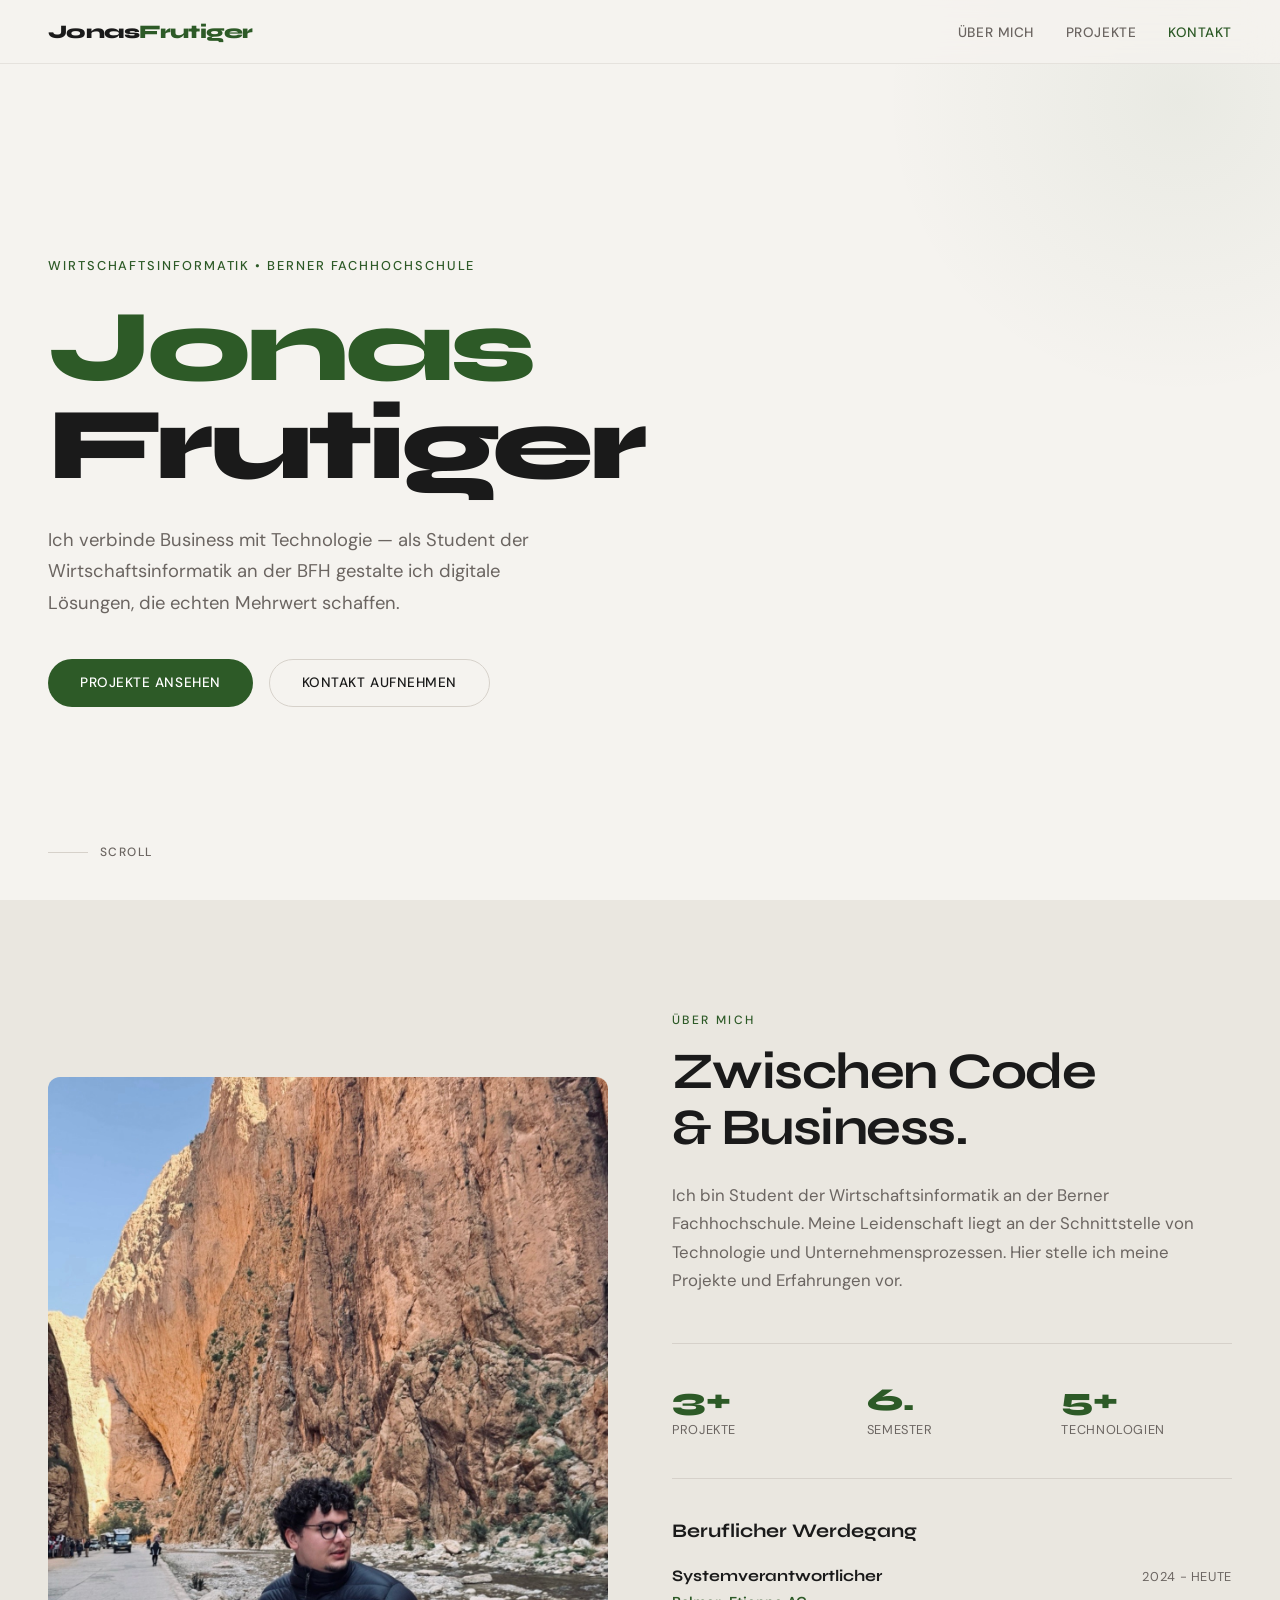
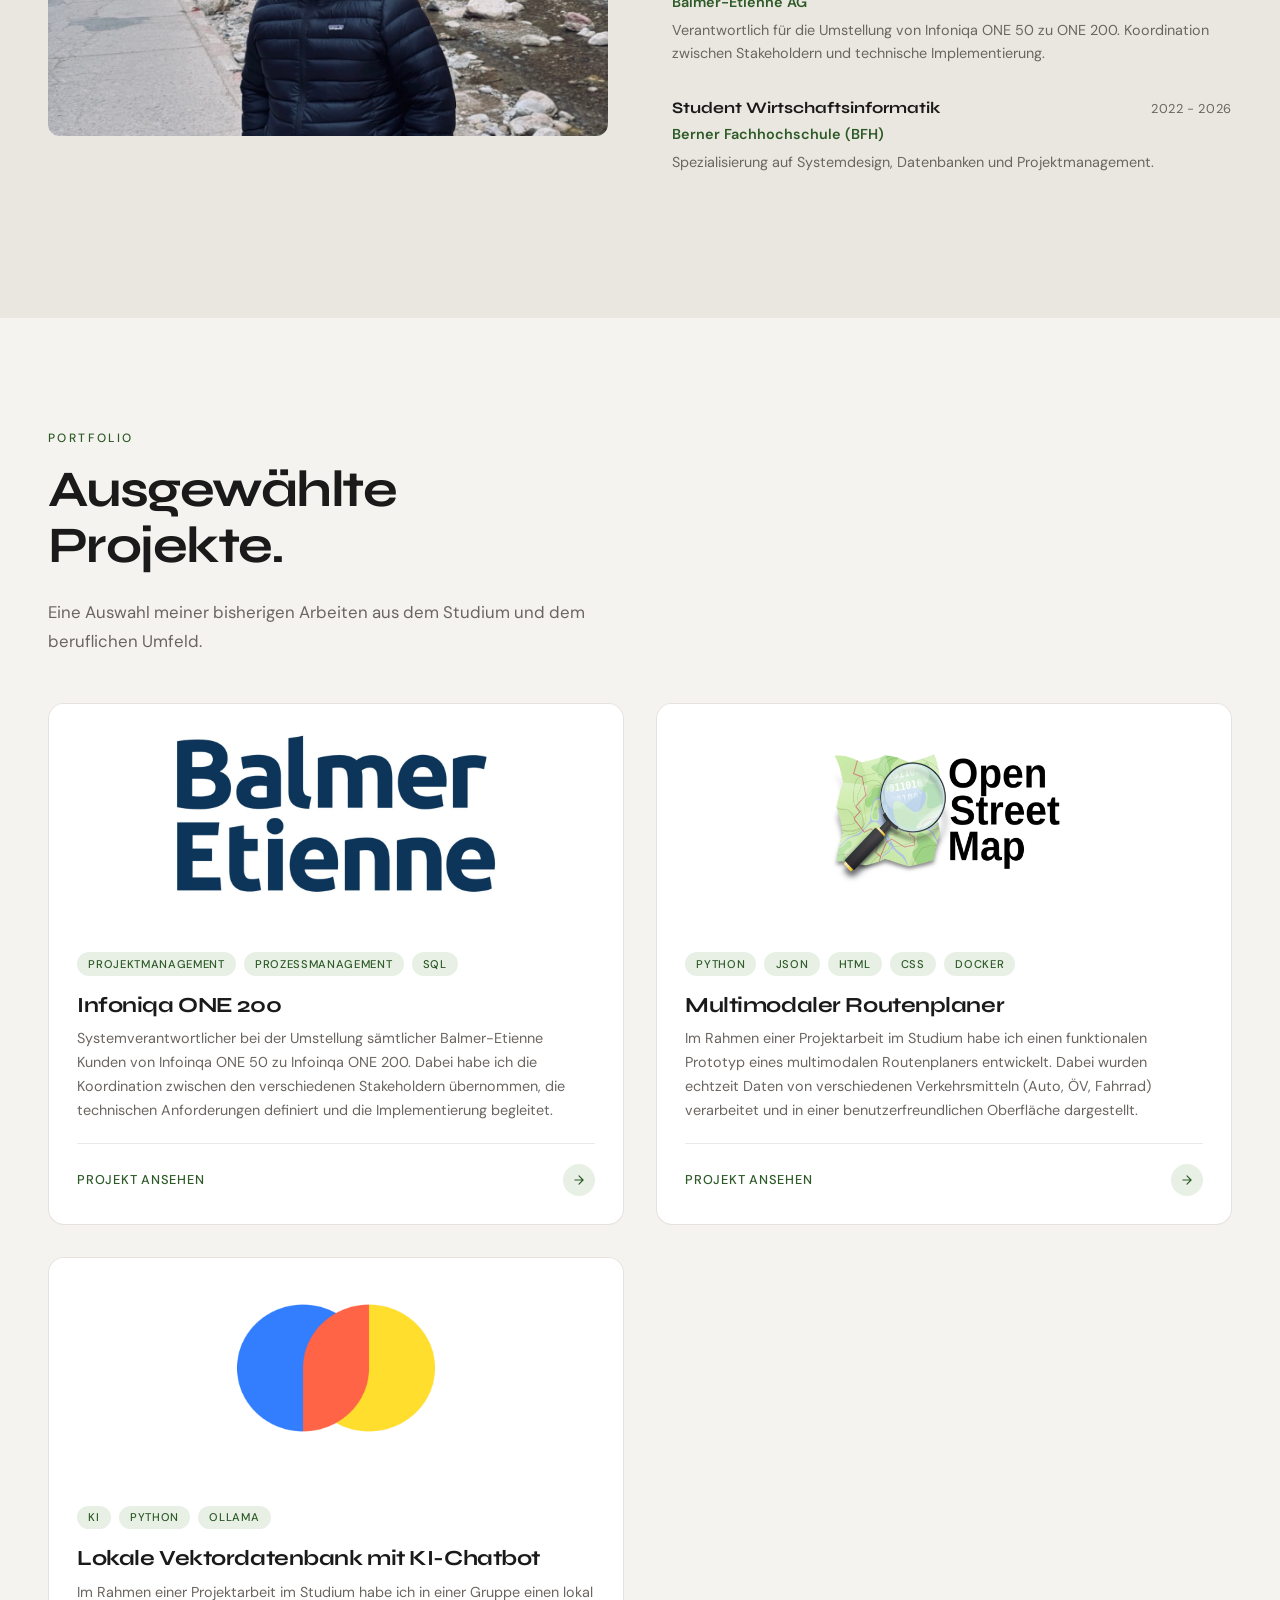
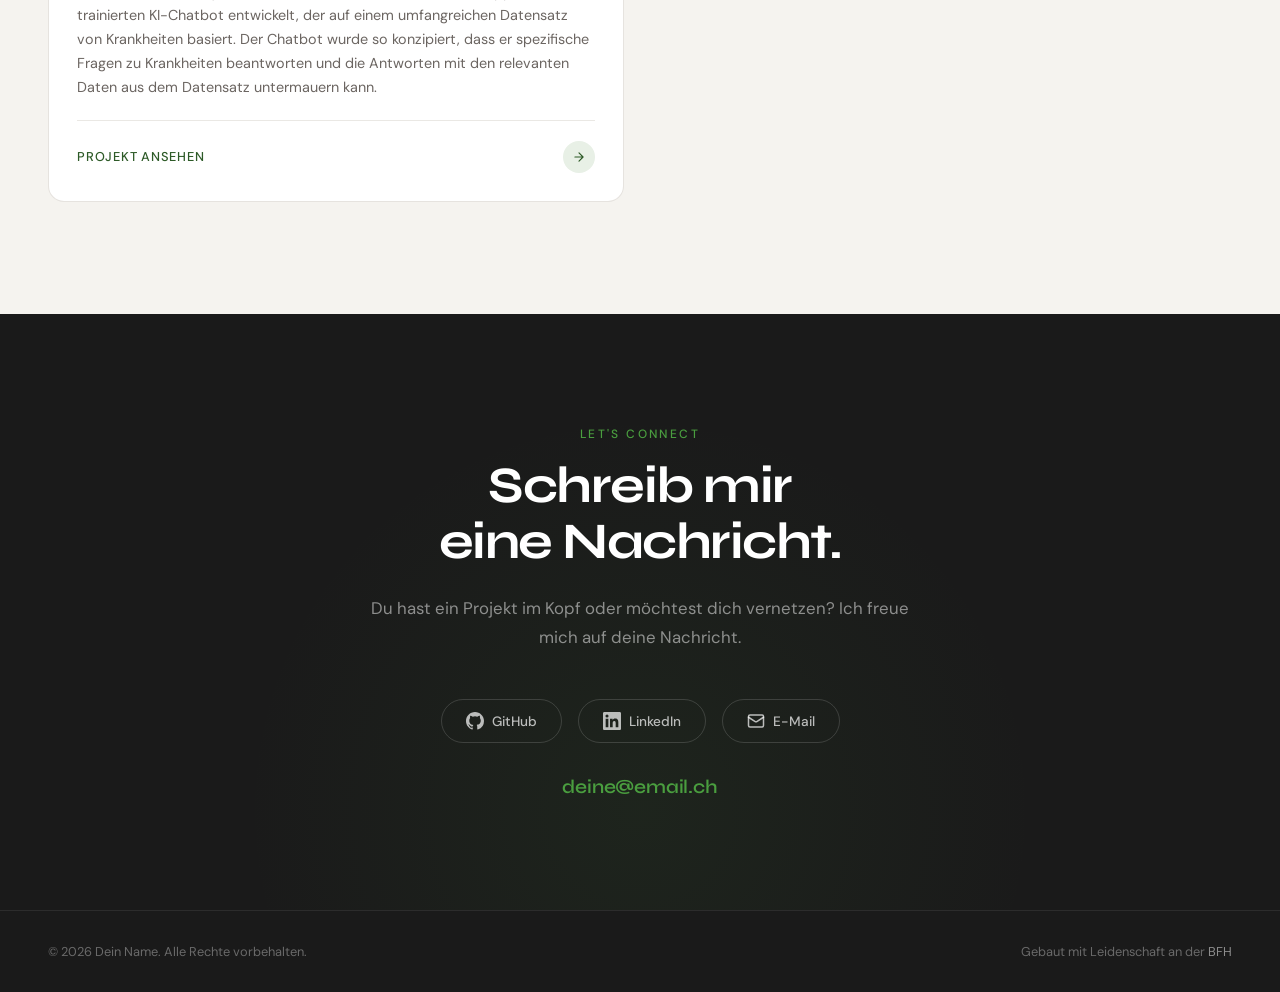
==== index.html @ a390a418 "Fixed Logos in Projects.  - coloring and placement" ====
<!DOCTYPE html>
<html lang="de">
<head>
    <meta charset="UTF-8" />
    <meta name="viewport" content="width=device-width, initial-scale=1.0" />
    <title>Dein Name — Portfolio</title>
    <link rel="preconnect" href="https://fonts.googleapis.com" />
    <link rel="preconnect" href="https://fonts.gstatic.com" crossorigin />
    <link href="https://fonts.googleapis.com/css2?family=Syne:wght@400;600;700;800&family=DM+Sans:ital,wght@0,300;0,400;0,500;1,400&display=swap" rel="stylesheet" />
    <link rel="stylesheet" href="style.css" />
</head>
<body>

<!-- NAV -->
<nav>
    <a href="#" class="nav-logo">Jonas<span>Frutiger</span></a>

    <!-- Hamburger button (visible only on mobile) -->
    <button class="nav-hamburger" aria-label="Menü öffnen" aria-expanded="false">
        <span class="hamburger-line"></span>
        <span class="hamburger-line"></span>
        <span class="hamburger-line"></span>
    </button>

    <ul class="nav-links">
        <li><a href="#about">Über mich</a></li>
        <li><a href="#projects">Projekte</a></li>
        <li><a href="#contact">Kontakt</a></li>
    </ul>
</nav>

<!-- HERO -->
<section class="hero">
    <p class="hero-tag">Wirtschaftsinformatik &bull; Berner Fachhochschule</p>
    <h1>
        <span class="line-accent">Jonas</span>
        Frutiger

    </h1>
    <p class="hero-description">
        Ich verbinde Business mit Technologie — als Student der Wirtschaftsinformatik
        an der BFH gestalte ich digitale Lösungen, die echten Mehrwert schaffen.
    </p>
    <div class="hero-cta">
        <a href="#projects" class="btn btn-primary">Projekte ansehen</a>
        <a href="#contact" class="btn btn-outline">Kontakt aufnehmen</a>
    </div>
    <div class="scroll-indicator">
        <div class="scroll-line"></div>
        Scroll
    </div>
</section>

<!-- ABOUT -->
<section class="about" id="about">
    <div class="about-grid">
        <div class="about-image">
            <img src="pictures/Photo_1.JPEG" alt="Porträtfoto von Dein Name" />
        </div>
        <div>
            <p class="section-label">Über mich</p>
            <h2 class="section-title reveal">Zwischen Code<br/>& Business.</h2>
            <p class="section-description reveal">
                Ich bin Student der Wirtschaftsinformatik an der Berner Fachhochschule.
                Meine Leidenschaft liegt an der Schnittstelle von Technologie und
                Unternehmensprozessen. Hier stelle ich meine Projekte und Erfahrungen vor.
            </p>
            <div class="about-stats reveal">
                <div>
                    <div class="stat-number">3+</div>
                    <div class="stat-label">Projekte</div>
                </div>
                <div>
                    <div class="stat-number">6.</div>
                    <div class="stat-label">Semester</div>
                </div>
                <div>
                    <div class="stat-number">5+</div>
                    <div class="stat-label">Technologien</div>
                </div>
            </div>
            <div class="cv-section reveal">
                <h3 class="cv-title">Beruflicher Werdegang</h3>

                <div class="cv-item">
                    <div class="cv-header">
                        <h4 class="cv-position">Systemverantwortlicher</h4>
                        <span class="cv-date">2024 - heute</span>
                    </div>
                    <p class="cv-company">Balmer-Etienne AG</p>
                    <p class="cv-description">
                        Verantwortlich für die Umstellung von Infoniqa ONE 50 zu ONE 200.
                        Koordination zwischen Stakeholdern und technische Implementierung.
                    </p>
                </div>

                <div class="cv-item">
                    <div class="cv-header">
                        <h4 class="cv-position">Student Wirtschaftsinformatik</h4>
                        <span class="cv-date">2022 - 2026</span>
                    </div>
                    <p class="cv-company">Berner Fachhochschule (BFH)</p>
                    <p class="cv-description">
                        Spezialisierung auf Systemdesign, Datenbanken und Projektmanagement.
                    </p>
                </div>
            </div>
        </div>
    </div>
</section>

<!-- PROJEKTE -->
<section id="projects">
    <p class="section-label">Portfolio</p>
    <h2 class="section-title reveal">Ausgewählte<br/>Projekte.</h2>
    <p class="section-description reveal">
        Eine Auswahl meiner bisherigen Arbeiten aus dem Studium und dem beruflichen Umfeld.
    </p>
    <div class="projects-grid">

        <!-- Projekt 1 -->
        <a href="#" class="project-card reveal">
            <img src="pictures/Logo_Balmer-Etienne.jpg" alt="Balmer-Etienne Logo" class="project-thumbnail" />
            <div class="project-info">
                <div class="project-tags">
                    <span class="project-tag">Projektmanagement</span>
                    <span class="project-tag">Prozessmanagement</span>
                    <span class="project-tag">SQL</span>
                </div>
                <h3 class="project-title">Infoniqa ONE 200</h3>
                <p class="project-desc">
                    Systemverantwortlicher bei der Umstellung sämtlicher Balmer-Etienne Kunden von Infoinqa ONE 50 zu Infoinqa ONE 200.
                    Dabei habe ich die Koordination zwischen den verschiedenen Stakeholdern übernommen,
                    die technischen Anforderungen definiert und die Implementierung begleitet.
                </p>
                <div class="project-link-row">
                    <span class="project-link-text">Projekt ansehen</span>
                    <div class="project-arrow">
                        <svg viewBox="0 0 24 24"><path d="M5 12h14M12 5l7 7-7 7" stroke-linecap="round" stroke-linejoin="round"/></svg>
                    </div>
                </div>
            </div>
        </a>



        <!-- Projekt 2 -->
        <a href="https://github.com/Domany99/WPR2_Projekt_Gruppe5.git" class="project-card reveal">
            <img src="pictures/open_steetmap_logo.jpg" alt="Open Streetmap Logo" class="project-thumbnail" />
            <div class="project-info">
                <div class="project-tags">
                    <span class="project-tag">Python</span>
                    <span class="project-tag">JSON</span>
                    <span class="project-tag">HTML</span>
                    <span class="project-tag">CSS</span>
                    <span class="project-tag">Docker</span>
                </div>
                <h3 class="project-title">Multimodaler Routenplaner</h3>
                <p class="project-desc">
                    Im Rahmen einer Projektarbeit im Studium habe ich einen funktionalen Prototyp
                    eines multimodalen Routenplaners entwickelt. Dabei wurden echtzeit Daten von verschiedenen
                    Verkehrsmitteln (Auto, ÖV, Fahrrad) verarbeitet und in einer benutzerfreundlichen Oberfläche dargestellt.
                </p>
                <div class="project-link-row">
                    <span class="project-link-text">Projekt ansehen</span>
                    <div class="project-arrow">
                        <svg viewBox="0 0 24 24"><path d="M5 12h14M12 5l7 7-7 7" stroke-linecap="round" stroke-linejoin="round"/></svg>
                    </div>
                </div>
            </div>
        </a>

        <!-- Projekt 3 -->
        <a href="https://gitlab.ti.bfh.ch/niggd3/sai1-search-engine.git" class="project-card reveal">
            <img src="pictures/Logo_ChromaDB.png" alt="ChromaDB Logo" class="project-thumbnail" />
            <div class="project-info">
                <div class="project-tags">
                    <span class="project-tag">KI</span>
                    <span class="project-tag">Python</span>
                    <span class="project-tag">ollama</span>
                </div>
                <h3 class="project-title">Lokale Vektordatenbank mit KI-Chatbot</h3>
                <p class="project-desc">
                    Im Rahmen einer Projektarbeit im Studium habe ich in einer Gruppe einen lokal trainierten KI-Chatbot entwickelt,
                    der auf einem umfangreichen Datensatz von Krankheiten basiert. Der Chatbot wurde so konzipiert,
                    dass er spezifische Fragen zu Krankheiten beantworten und die Antworten mit den relevanten Daten
                    aus dem Datensatz untermauern kann.
                </p>
                <div class="project-link-row">
                    <span class="project-link-text">Projekt ansehen</span>
                    <div class="project-arrow">
                        <svg viewBox="0 0 24 24"><path d="M5 12h14M12 5l7 7-7 7" stroke-linecap="round" stroke-linejoin="round"/></svg>
                    </div>
                </div>
            </div>
        </a>

    </div>
</section>

<!-- KONTAKT -->
<section class="contact" id="contact">
    <p class="section-label">Let's connect</p>
    <h2 class="section-title reveal">Schreib mir<br/>eine Nachricht.</h2>
    <p class="section-description reveal">
        Du hast ein Projekt im Kopf oder möchtest dich vernetzen?
        Ich freue mich auf deine Nachricht.
    </p>
    <div class="social-links reveal">
        <a href="https://github.com/DEIN-USERNAME" class="social-link" target="_blank" rel="noopener">
            <svg viewBox="0 0 24 24" fill="currentColor"><path d="M12 0C5.37 0 0 5.37 0 12c0 5.3 3.44 9.8 8.2 11.39.6.11.82-.26.82-.58v-2.03c-3.34.73-4.04-1.61-4.04-1.61-.55-1.39-1.34-1.76-1.34-1.76-1.09-.74.08-.73.08-.73 1.2.09 1.84 1.24 1.84 1.24 1.07 1.84 2.81 1.31 3.5 1 .1-.78.42-1.31.76-1.61-2.67-.3-5.47-1.33-5.47-5.93 0-1.31.47-2.38 1.24-3.22-.13-.3-.54-1.52.12-3.18 0 0 1-.32 3.3 1.23a11.5 11.5 0 0 1 6.02 0c2.28-1.55 3.28-1.23 3.28-1.23.66 1.66.25 2.88.12 3.18.77.84 1.24 1.91 1.24 3.22 0 4.61-2.81 5.63-5.48 5.92.43.37.81 1.1.81 2.22v3.29c0 .32.21.7.82.58A12 12 0 0 0 24 12C24 5.37 18.63 0 12 0z"/></svg>
            GitHub
        </a>
        <a href="https://linkedin.com/in/DEIN-PROFIL" class="social-link" target="_blank" rel="noopener">
            <svg viewBox="0 0 24 24" fill="currentColor"><path d="M20.45 20.45h-3.55v-5.57c0-1.33-.02-3.04-1.85-3.04-1.85 0-2.14 1.45-2.14 2.94v5.67H9.36V9h3.41v1.56h.05c.48-.9 1.64-1.85 3.37-1.85 3.6 0 4.27 2.37 4.27 5.46v6.28zM5.34 7.43a2.06 2.06 0 1 1 0-4.12 2.06 2.06 0 0 1 0 4.12zM7.12 20.45H3.56V9h3.56v11.45zM22.23 0H1.77C.79 0 0 .77 0 1.73v20.54C0 23.23.79 24 1.77 24h20.46C23.2 24 24 23.23 24 22.27V1.73C24 .77 23.2 0 22.23 0z"/></svg>
            LinkedIn
        </a>
        <a href="mailto:deine@email.ch" class="social-link">
            <svg viewBox="0 0 24 24" fill="none" stroke="currentColor" stroke-width="2" stroke-linecap="round" stroke-linejoin="round"><rect x="2" y="4" width="20" height="16" rx="2"/><path d="m22 7-8.97 5.7a1.94 1.94 0 0 1-2.06 0L2 7"/></svg>
            E-Mail
        </a>
    </div>
    <a href="mailto:deine@email.ch" class="contact-email reveal">deine@email.ch</a>
</section>

<!-- FOOTER -->
<footer>
    <span>&copy; 2026 Dein Name. Alle Rechte vorbehalten.</span>
    <span>Gebaut mit Leidenschaft an der <a href="https://www.bfh.ch" target="_blank" rel="noopener">BFH</a></span>
</footer>

<script src="main.js"></script>
</body>
</html>
---- style.css ----
/* ═══════════════════════════════════════════
   CSS Variables & Design Tokens
   ═══════════════════════════════════════════ */

:root {
    --bg: #f5f3ef;
    --bg-alt: #eae7e0;
    --text: #1a1a1a;
    --text-muted: #6b6561;
    --accent: #2d5a27;
    --accent-light: #e8f0e6;
    --accent-glow: #4a9e3f;
    --card-bg: #ffffff;
    --border: #d6d1ca;
    --font-display: 'Syne', sans-serif;
    --font-body: 'DM Sans', sans-serif;
}

/* ═══════════════════════════════════════════
   Reset & Base
   ═══════════════════════════════════════════ */

*,
*::before,
*::after {
    margin: 0;
    padding: 0;
    box-sizing: border-box;
}

html {
    scroll-behavior: smooth;
    font-size: 16px;
}

body {
    font-family: var(--font-body);
    background: var(--bg);
    color: var(--text);
    overflow-x: hidden;
    -webkit-font-smoothing: antialiased;
    -moz-osx-font-smoothing: grayscale;
}

/* ═══════════════════════════════════════════
   Navigation
   ═══════════════════════════════════════════ */

nav {
    position: fixed;
    top: 0;
    left: 0;
    right: 0;
    z-index: 100;
    padding: 1.25rem 3rem;
    display: flex;
    justify-content: space-between;
    align-items: center;
    backdrop-filter: blur(16px);
    -webkit-backdrop-filter: blur(16px);
    background: rgba(245, 243, 239, 0.8);
    border-bottom: 1px solid rgba(214, 209, 202, 0.5);
    transition: transform 0.4s ease;
}

.nav-logo {
    font-family: var(--font-display);
    font-weight: 800;
    font-size: 1.2rem;
    letter-spacing: -0.03em;
    color: var(--text);
    text-decoration: none;
}

.nav-logo span {
    color: var(--accent);
}

.nav-links {
    display: flex;
    gap: 2rem;
    list-style: none;
}

.nav-links a {
    font-family: var(--font-body);
    font-size: 0.85rem;
    font-weight: 500;
    color: var(--text-muted);
    text-decoration: none;
    letter-spacing: 0.04em;
    text-transform: uppercase;
    position: relative;
    transition: color 0.3s;
}

.nav-links a::after {
    content: '';
    position: absolute;
    bottom: -4px;
    left: 0;
    width: 0;
    height: 2px;
    background: var(--accent);
    transition: width 0.3s ease;
}

.nav-links a:hover {
    color: var(--accent);
}

.nav-links a:hover::after {
    width: 100%;
}

/* ─── Hamburger Menu ─── */

.nav-hamburger {
    display: none;
    flex-direction: column;
    justify-content: center;
    gap: 5px;
    background: none;
    border: none;
    cursor: pointer;
    padding: 6px;
    z-index: 110;
}

.hamburger-line {
    display: block;
    width: 24px;
    height: 2px;
    background: var(--text);
    border-radius: 2px;
    transition: transform 0.3s ease, opacity 0.3s ease;
}

/* Animate to X when open */
.nav-hamburger.open .hamburger-line:nth-child(1) {
    transform: translateY(7px) rotate(45deg);
}

.nav-hamburger.open .hamburger-line:nth-child(2) {
    opacity: 0;
}

.nav-hamburger.open .hamburger-line:nth-child(3) {
    transform: translateY(-7px) rotate(-45deg);
}

/* ═══════════════════════════════════════════
   Hero
   ═══════════════════════════════════════════ */

.hero {
    min-height: 100vh;
    display: flex;
    flex-direction: column;
    justify-content: center;
    padding: 8rem 3rem 4rem;
    position: relative;
    overflow: hidden;
}

.hero::before {
    content: '';
    position: absolute;
    top: -200px;
    right: -200px;
    width: 600px;
    height: 600px;
    border-radius: 50%;
    background: radial-gradient(circle, rgba(45, 90, 39, 0.06) 0%, transparent 70%);
    pointer-events: none;
}

.hero-tag {
    font-family: var(--font-body);
    font-size: 0.8rem;
    font-weight: 500;
    letter-spacing: 0.15em;
    text-transform: uppercase;
    color: var(--accent);
    margin-bottom: 1.5rem;
    opacity: 0;
    animation: fadeUp 0.8s ease 0.2s forwards;
}

.hero h1 {
    font-family: var(--font-display);
    font-size: clamp(3rem, 8vw, 7rem);
    font-weight: 800;
    line-height: 0.95;
    letter-spacing: -0.04em;
    color: var(--text);
    margin-bottom: 2rem;
    opacity: 0;
    animation: fadeUp 0.8s ease 0.4s forwards;
}

.hero h1 .line-accent {
    color: var(--accent);
    display: block;
}

.hero-description {
    max-width: 520px;
    font-size: 1.15rem;
    line-height: 1.7;
    color: var(--text-muted);
    margin-bottom: 2.5rem;
    opacity: 0;
    animation: fadeUp 0.8s ease 0.6s forwards;
}

.hero-cta {
    display: flex;
    gap: 1rem;
    opacity: 0;
    animation: fadeUp 0.8s ease 0.8s forwards;
}

/* ─── Scroll Indicator ─── */

.scroll-indicator {
    position: absolute;
    bottom: 2.5rem;
    left: 3rem;
    display: flex;
    align-items: center;
    gap: 0.75rem;
    font-size: 0.75rem;
    font-weight: 500;
    letter-spacing: 0.12em;
    text-transform: uppercase;
    color: var(--text-muted);
    opacity: 0;
    animation: fadeUp 0.8s ease 1s forwards;
}

.scroll-line {
    width: 40px;
    height: 1px;
    background: var(--border);
    position: relative;
    overflow: hidden;
}

.scroll-line::after {
    content: '';
    position: absolute;
    top: 0;
    left: -100%;
    width: 100%;
    height: 100%;
    background: var(--accent);
    animation: scrollPulse 2s ease infinite;
}

/* ═══════════════════════════════════════════
   Buttons
   ═══════════════════════════════════════════ */

.btn {
    display: inline-flex;
    align-items: center;
    gap: 0.5rem;
    padding: 0.9rem 2rem;
    font-family: var(--font-body);
    font-size: 0.85rem;
    font-weight: 500;
    letter-spacing: 0.04em;
    text-transform: uppercase;
    text-decoration: none;
    border-radius: 60px;
    border: none;
    cursor: pointer;
    transition: all 0.3s ease;
}

.btn-primary {
    background: var(--accent);
    color: #fff;
}

.btn-primary:hover {
    background: #1e4219;
    transform: translateY(-2px);
    box-shadow: 0 8px 24px rgba(45, 90, 39, 0.25);
}

.btn-outline {
    background: transparent;
    color: var(--text);
    border: 1.5px solid var(--border);
}

.btn-outline:hover {
    border-color: var(--accent);
    color: var(--accent);
    transform: translateY(-2px);
}

/* ═══════════════════════════════════════════
   Section Commons
   ═══════════════════════════════════════════ */

section {
    padding: 7rem 3rem;
}

.section-label {
    font-family: var(--font-body);
    font-size: 0.75rem;
    font-weight: 500;
    letter-spacing: 0.2em;
    text-transform: uppercase;
    color: var(--accent);
    margin-bottom: 1rem;
}

.section-title {
    font-family: var(--font-display);
    font-size: clamp(2rem, 4vw, 3.5rem);
    font-weight: 700;
    line-height: 1.1;
    letter-spacing: -0.03em;
    margin-bottom: 1.5rem;
}

.section-description {
    max-width: 560px;
    font-size: 1.05rem;
    line-height: 1.7;
    color: var(--text-muted);
    margin-bottom: 3rem;
}

/* ═══════════════════════════════════════════
   About
   ═══════════════════════════════════════════ */

.about {
    background: var(--bg-alt);
    position: relative;
}

.about-grid {
    display: grid;
    grid-template-columns: 1fr 1fr;
    gap: 4rem;
    align-items: center;
}

.about-image img {
    width: 100%;
    height: 100%;
    object-fit: cover;
    border-radius: 12px;
}

.about-image-placeholder {
    width: 100%;
    height: 100%;
    display: flex;
    flex-direction: column;
    align-items: center;
    justify-content: center;
    font-size: 0.85rem;
    color: var(--text-muted);
    gap: 0.5rem;
}

.about-image-placeholder svg {
    width: 48px;
    height: 48px;
    stroke: var(--text-muted);
    fill: none;
    stroke-width: 1.5;
}

.about-stats {
    display: grid;
    grid-template-columns: repeat(3, 1fr);
    gap: 1.5rem;
    margin-top: 2.5rem;
    padding-top: 2.5rem;
    border-top: 1px solid var(--border);
}

.stat-number {
    font-family: var(--font-display);
    font-size: 2rem;
    font-weight: 800;
    color: var(--accent);
    line-height: 1;
}

.stat-label {
    font-size: 0.8rem;
    color: var(--text-muted);
    margin-top: 0.35rem;
    text-transform: uppercase;
    letter-spacing: 0.05em;
}

/* ─── CV Section ─── */

.cv-section {
    margin-top: 2.5rem;
    padding-top: 2.5rem;
    border-top: 1px solid var(--border);
}

.cv-title {
    font-family: var(--font-display);
    font-size: 1.2rem;
    font-weight: 700;
    margin-bottom: 1.5rem;
    color: var(--text);
}

.cv-item {
    margin-bottom: 2rem;
}

.cv-header {
    display: flex;
    justify-content: space-between;
    align-items: baseline;
    margin-bottom: 0.5rem;
}

.cv-position {
    font-family: var(--font-display);
    font-size: 1rem;
    font-weight: 700;
    color: var(--text);
    margin: 0;
}

.cv-date {
    font-size: 0.8rem;
    color: var(--text-muted);
    text-transform: uppercase;
    letter-spacing: 0.05em;
}

.cv-company {
    font-size: 0.9rem;
    color: var(--accent);
    font-weight: 600;
    margin: 0.25rem 0 0.5rem 0;
}

.cv-description {
    font-size: 0.9rem;
    line-height: 1.6;
    color: var(--text-muted);
    margin: 0;
}

/* ═══════════════════════════════════════════
   Projects
   ═══════════════════════════════════════════ */

.projects-grid {
    display: grid;
    grid-template-columns: repeat(auto-fit, minmax(380px, 1fr));
    gap: 2rem;
}

.project-card {
    background: var(--card-bg);
    border-radius: 16px;
    overflow: hidden;
    border: 1px solid rgba(214, 209, 202, 0.6);
    transition: all 0.4s ease;
    text-decoration: none;
    color: inherit;
    display: block;
}

.project-card:hover {
    transform: translateY(-6px);
    box-shadow: 0 20px 60px rgba(0, 0, 0, 0.08);
    border-color: var(--accent);
}

.project-thumbnail {
    height: 220px;
    background: #ffffff;
    display: flex;
    align-items: center;
    justify-content: center;
    font-family: var(--font-display);
    font-size: 3rem;
    font-weight: 800;
    color: var(--accent);
    position: relative;
    overflow: hidden;
    object-fit: contain;
    width: 100%;
}

.project-info {
    padding: 1.75rem;
}

.project-tags {
    display: flex;
    gap: 0.5rem;
    flex-wrap: wrap;
    margin-bottom: 1rem;
}

.project-tag {
    font-size: 0.7rem;
    font-weight: 500;
    letter-spacing: 0.06em;
    text-transform: uppercase;
    padding: 0.3rem 0.7rem;
    border-radius: 40px;
    background: var(--accent-light);
    color: var(--accent);
}

.project-title {
    font-family: var(--font-display);
    font-size: 1.35rem;
    font-weight: 700;
    margin-bottom: 0.6rem;
    letter-spacing: -0.02em;
}

.project-desc {
    font-size: 0.9rem;
    line-height: 1.65;
    color: var(--text-muted);
}

.project-link-row {
    display: flex;
    align-items: center;
    justify-content: space-between;
    margin-top: 1.25rem;
    padding-top: 1.25rem;
    border-top: 1px solid rgba(214, 209, 202, 0.5);
}

.project-link-text {
    font-size: 0.8rem;
    font-weight: 500;
    text-transform: uppercase;
    letter-spacing: 0.06em;
    color: var(--accent);
}

.project-arrow {
    width: 32px;
    height: 32px;
    border-radius: 50%;
    background: var(--accent-light);
    display: flex;
    align-items: center;
    justify-content: center;
    transition: all 0.3s ease;
}

.project-card:hover .project-arrow {
    background: var(--accent);
}

.project-card:hover .project-arrow svg {
    stroke: #fff;
}

.project-arrow svg {
    width: 14px;
    height: 14px;
    stroke: var(--accent);
    fill: none;
    stroke-width: 2;
    transition: stroke 0.3s;
}

/* ═══════════════════════════════════════════
   Contact
   ═══════════════════════════════════════════ */

.contact {
    background: var(--text);
    color: #fff;
    text-align: center;
    position: relative;
    overflow: hidden;
}

.contact::before {
    content: '';
    position: absolute;
    bottom: -300px;
    left: 50%;
    transform: translateX(-50%);
    width: 800px;
    height: 800px;
    border-radius: 50%;
    background: radial-gradient(circle, rgba(74, 158, 63, 0.08) 0%, transparent 70%);
    pointer-events: none;
}

.contact .section-label {
    color: var(--accent-glow);
}

.contact .section-title {
    color: #fff;
    max-width: 600px;
    margin-left: auto;
    margin-right: auto;
}

.contact .section-description {
    color: rgba(255, 255, 255, 0.5);
    margin-left: auto;
    margin-right: auto;
}

.social-links {
    display: flex;
    gap: 1rem;
    justify-content: center;
    flex-wrap: wrap;
}

.social-link {
    display: inline-flex;
    align-items: center;
    gap: 0.5rem;
    padding: 0.75rem 1.5rem;
    font-family: var(--font-body);
    font-size: 0.85rem;
    font-weight: 500;
    color: rgba(255, 255, 255, 0.7);
    text-decoration: none;
    border: 1px solid rgba(255, 255, 255, 0.15);
    border-radius: 60px;
    transition: all 0.3s ease;
}

.social-link:hover {
    border-color: var(--accent-glow);
    color: var(--accent-glow);
    background: rgba(74, 158, 63, 0.08);
    transform: translateY(-2px);
}

.social-link svg {
    width: 18px;
    height: 18px;
}

.contact-email {
    display: inline-block;
    margin-top: 2rem;
    font-family: var(--font-display);
    font-size: 1.2rem;
    font-weight: 600;
    color: var(--accent-glow);
    text-decoration: none;
    letter-spacing: -0.01em;
    transition: opacity 0.3s;
}

.contact-email:hover {
    opacity: 0.7;
}

/* ═══════════════════════════════════════════
   Footer
   ═══════════════════════════════════════════ */

footer {
    background: var(--text);
    border-top: 1px solid rgba(255, 255, 255, 0.08);
    padding: 2rem 3rem;
    display: flex;
    justify-content: space-between;
    align-items: center;
    font-size: 0.8rem;
    color: rgba(255, 255, 255, 0.35);
}

footer a {
    color: rgba(255, 255, 255, 0.5);
    text-decoration: none;
    transition: color 0.3s;
}

footer a:hover {
    color: var(--accent-glow);
}

/* ═══════════════════════════════════════════
   Animations
   ═══════════════════════════════════════════ */

@keyframes fadeUp {
    from {
        opacity: 0;
        transform: translateY(30px);
    }
    to {
        opacity: 1;
        transform: translateY(0);
    }
}

@keyframes scrollPulse {
    0% { left: -100%; }
    50% { left: 100%; }
    100% { left: 100%; }
}

/* ─── Scroll Reveal ─── */

.reveal {
    opacity: 0;
    transform: translateY(40px);
    transition: opacity 0.8s ease, transform 0.8s ease;
}

.reveal.visible {
    opacity: 1;
    transform: translateY(0);
}

/* ═══════════════════════════════════════════
   Responsive
   ═══════════════════════════════════════════ */

@media (max-width: 768px) {
    nav {
        padding: 1rem 1.5rem;
    }

    .nav-links a {
        font-size: 0.75rem;
    }

    section,
    .hero {
        padding: 5rem 1.5rem;
    }

    .hero {
        padding-top: 7rem;
    }

    .about-grid {
        grid-template-columns: 1fr;
        gap: 2rem;
    }

    .about-image {
        aspect-ratio: 16 / 9;
        max-height: 300px;
    }

    .about-stats {
        grid-template-columns: repeat(3, 1fr);
        gap: 1rem;
    }

    .projects-grid {
        grid-template-columns: 1fr;
    }

    .scroll-indicator {
        display: none;
    }

    footer {
        flex-direction: column;
        gap: 0.75rem;
        text-align: center;
    }
}

@media (max-width: 480px) {
    /* Show hamburger, hide nav links by default */
    .nav-hamburger {
        display: flex;
    }

    .nav-links {
        display: none;
        flex-direction: column;
        position: absolute;
        top: 100%;
        left: 0;
        right: 0;
        background: rgba(245, 243, 239, 0.95);
        backdrop-filter: blur(16px);
        -webkit-backdrop-filter: blur(16px);
        border-bottom: 1px solid rgba(214, 209, 202, 0.5);
        padding: 1.5rem;
        gap: 0.25rem;
    }

    .nav-links.open {
        display: flex;
    }

    .nav-links li a {
        display: block;
        padding: 0.75rem 1rem;
        font-size: 0.9rem;
        border-radius: 8px;
        transition: background 0.2s ease, color 0.2s ease;
    }

    .nav-links li a:hover {
        background: var(--accent-light);
    }

    .hero h1 {
        font-size: 2.5rem;
    }

    .hero-cta {
        flex-direction: column;
    }
}
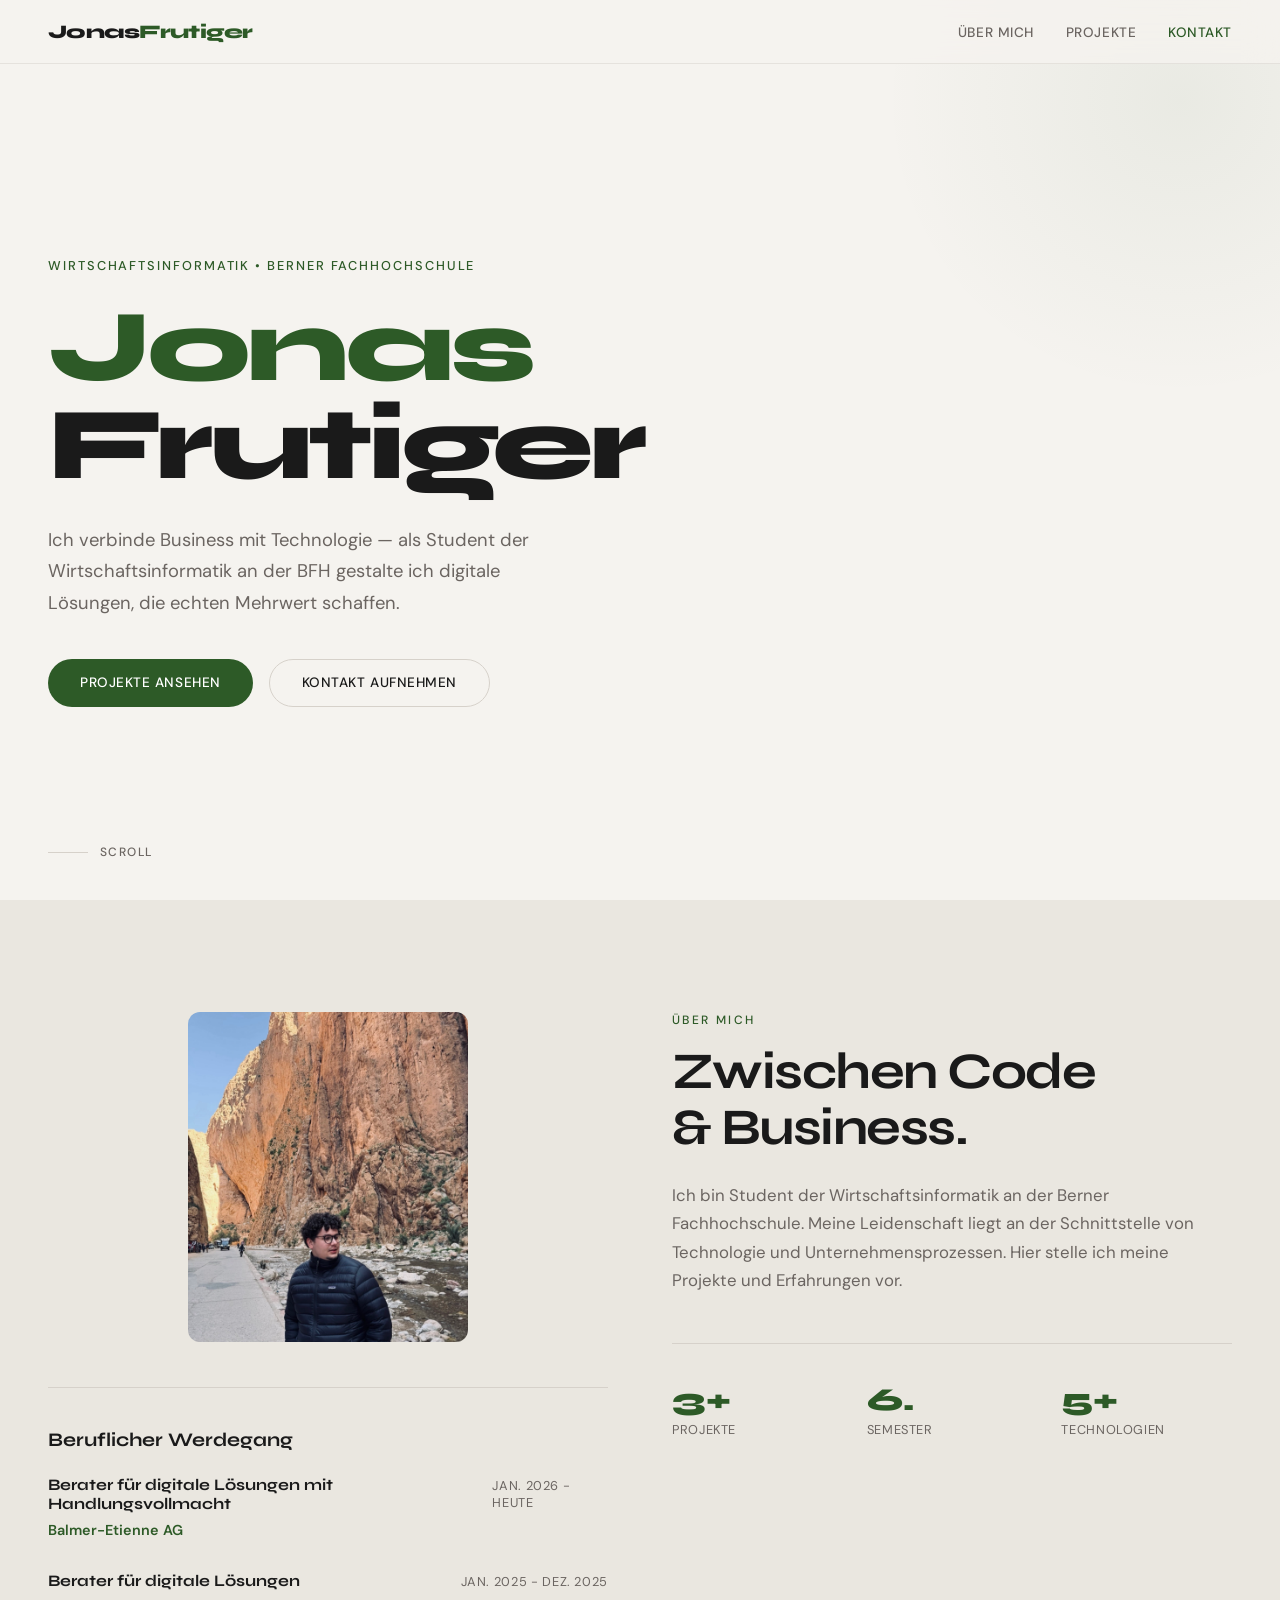
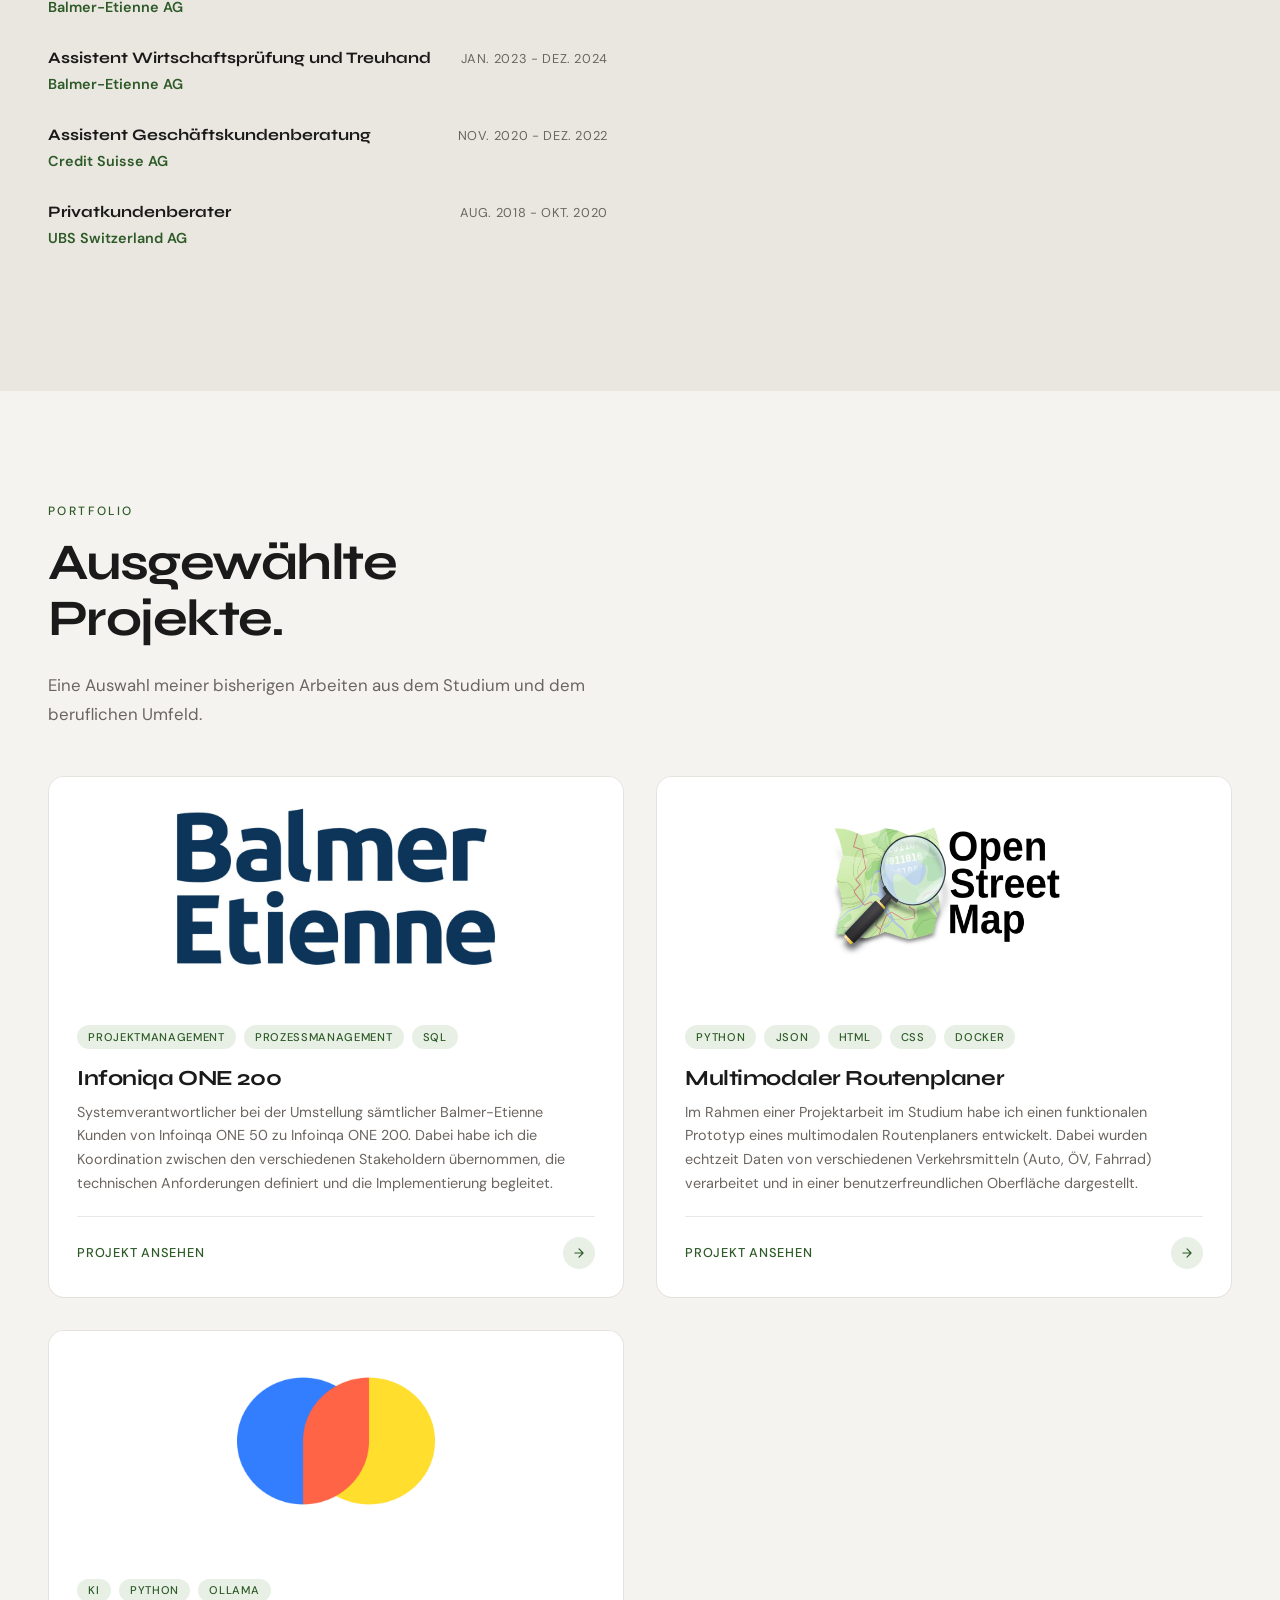
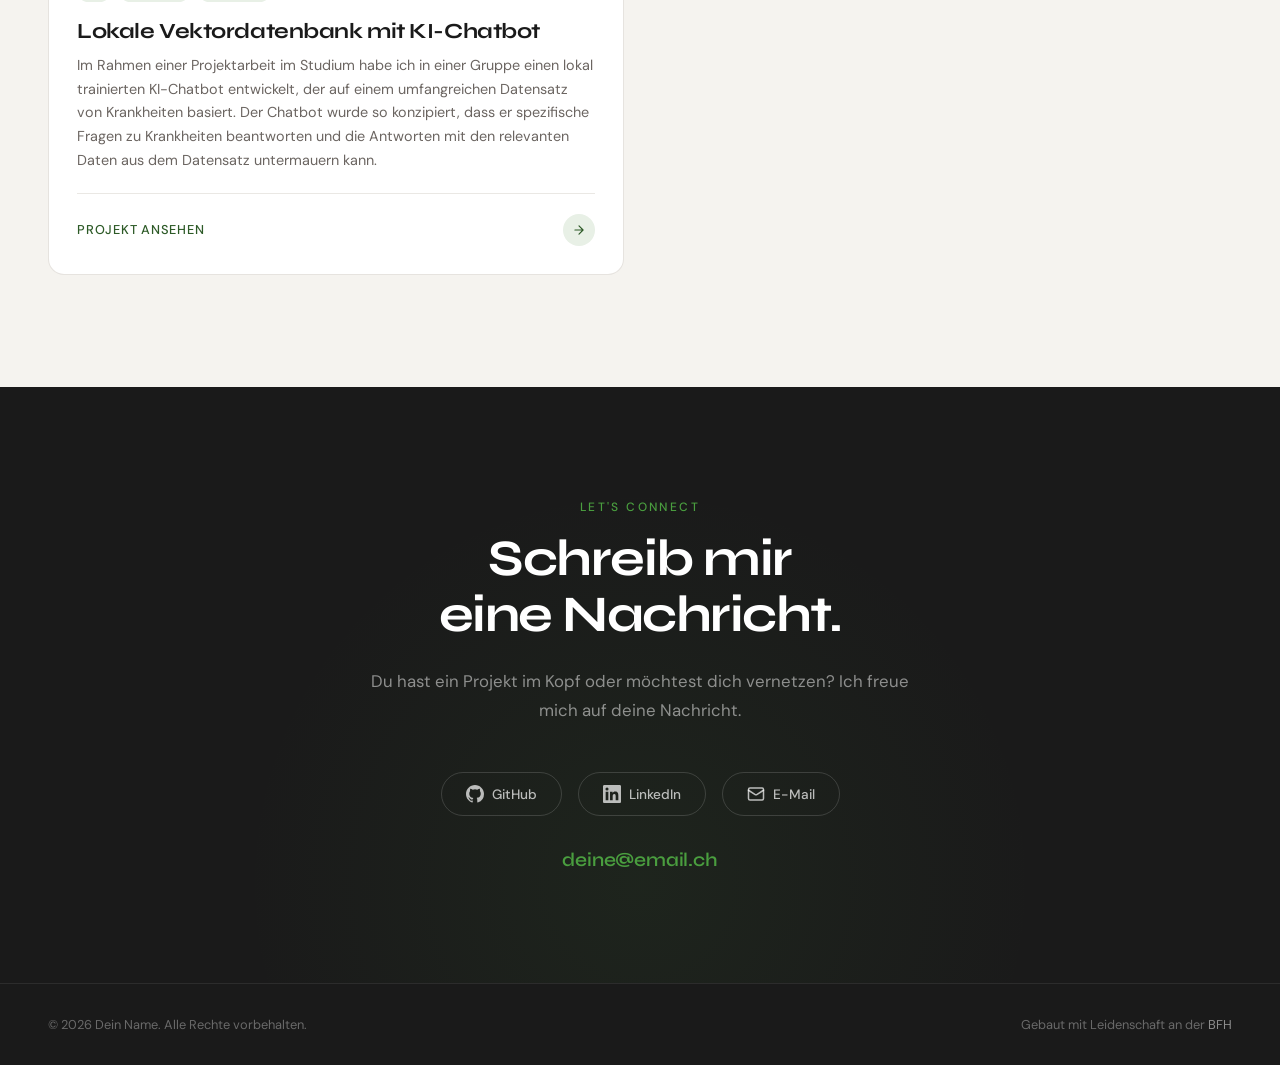
==== commit 1f31054c: "CV added to about me section" ====
--- a/index.html
+++ b/index.html
@@ -54,8 +54,54 @@
 <!-- ABOUT -->
 <section class="about" id="about">
     <div class="about-grid">
-        <div class="about-image">
-            <img src="pictures/Photo_1.JPEG" alt="Porträtfoto von Dein Name" />
+        <div>
+            <div class="about-image">
+                <img src="pictures/Photo_1.JPEG" alt="Porträtfoto von Dein Name" />
+            </div>
+            <div class="cv-section reveal">
+                <h3 class="cv-title">Beruflicher Werdegang</h3>
+<!-- TODO fix line between picture & CV and about me & stats -->
+                <div class="cv-item">
+                    <div class="cv-header">
+                        <h4 class="cv-position">Berater für digitale Lösungen mit Handlungsvollmacht</h4>
+                        <span class="cv-date">Jan. 2026 - heute</span>
+                    </div>
+                    <p class="cv-company">Balmer-Etienne AG</p>
+                </div>
+
+                <div class="cv-item">
+                    <div class="cv-header">
+                        <h4 class="cv-position">Berater für digitale Lösungen</h4>
+                        <span class="cv-date">Jan. 2025 - Dez. 2025</span>
+                    </div>
+                    <p class="cv-company">Balmer-Etienne AG</p>
+                </div>
+
+                <div class="cv-item">
+                    <div class="cv-header">
+                        <h4 class="cv-position">Assistent Wirtschaftsprüfung und Treuhand</h4>
+                        <span class="cv-date">Jan. 2023 - Dez. 2024</span>
+                    </div>
+                    <p class="cv-company">Balmer-Etienne AG</p>
+                </div>
+
+                <div class="cv-item">
+                    <div class="cv-header">
+                        <h4 class="cv-position">Assistent Geschäftskundenberatung</h4>
+                        <span class="cv-date">Nov. 2020 - Dez. 2022</span>
+                    </div>
+                    <p class="cv-company">Credit Suisse AG</p>
+                </div>
+
+                <div class="cv-item">
+                    <div class="cv-header">
+                        <h4 class="cv-position">Privatkundenberater</h4>
+                        <span class="cv-date">Aug. 2018 - Okt. 2020</span>
+                    </div>
+                    <p class="cv-company">UBS Switzerland AG</p>
+                </div>
+
+            </div>
         </div>
         <div>
             <p class="section-label">Über mich</p>
@@ -79,32 +125,6 @@
                     <div class="stat-label">Technologien</div>
                 </div>
             </div>
-            <div class="cv-section reveal">
-                <h3 class="cv-title">Beruflicher Werdegang</h3>
-
-                <div class="cv-item">
-                    <div class="cv-header">
-                        <h4 class="cv-position">Systemverantwortlicher</h4>
-                        <span class="cv-date">2024 - heute</span>
-                    </div>
-                    <p class="cv-company">Balmer-Etienne AG</p>
-                    <p class="cv-description">
-                        Verantwortlich für die Umstellung von Infoniqa ONE 50 zu ONE 200.
-                        Koordination zwischen Stakeholdern und technische Implementierung.
-                    </p>
-                </div>
-
-                <div class="cv-item">
-                    <div class="cv-header">
-                        <h4 class="cv-position">Student Wirtschaftsinformatik</h4>
-                        <span class="cv-date">2022 - 2026</span>
-                    </div>
-                    <p class="cv-company">Berner Fachhochschule (BFH)</p>
-                    <p class="cv-description">
-                        Spezialisierung auf Systemdesign, Datenbanken und Projektmanagement.
-                    </p>
-                </div>
-            </div>
         </div>
     </div>
 </section>
--- a/style.css
+++ b/style.css
@@ -350,7 +350,13 @@
     display: grid;
     grid-template-columns: 1fr 1fr;
     gap: 4rem;
-    align-items: center;
+    align-items: flex-start;
+}
+
+.about-image {
+    width: 100%;
+    max-width: 280px;
+    margin: 0 auto 2rem auto;
 }
 
 .about-image img {
@@ -387,6 +393,7 @@
     margin-top: 2.5rem;
     padding-top: 2.5rem;
     border-top: 1px solid var(--border);
+    min-height: 120px;
 }
 
 .stat-number {
@@ -411,6 +418,7 @@
     margin-top: 2.5rem;
     padding-top: 2.5rem;
     border-top: 1px solid var(--border);
+    min-height: 120px;
 }
 
 .cv-title {
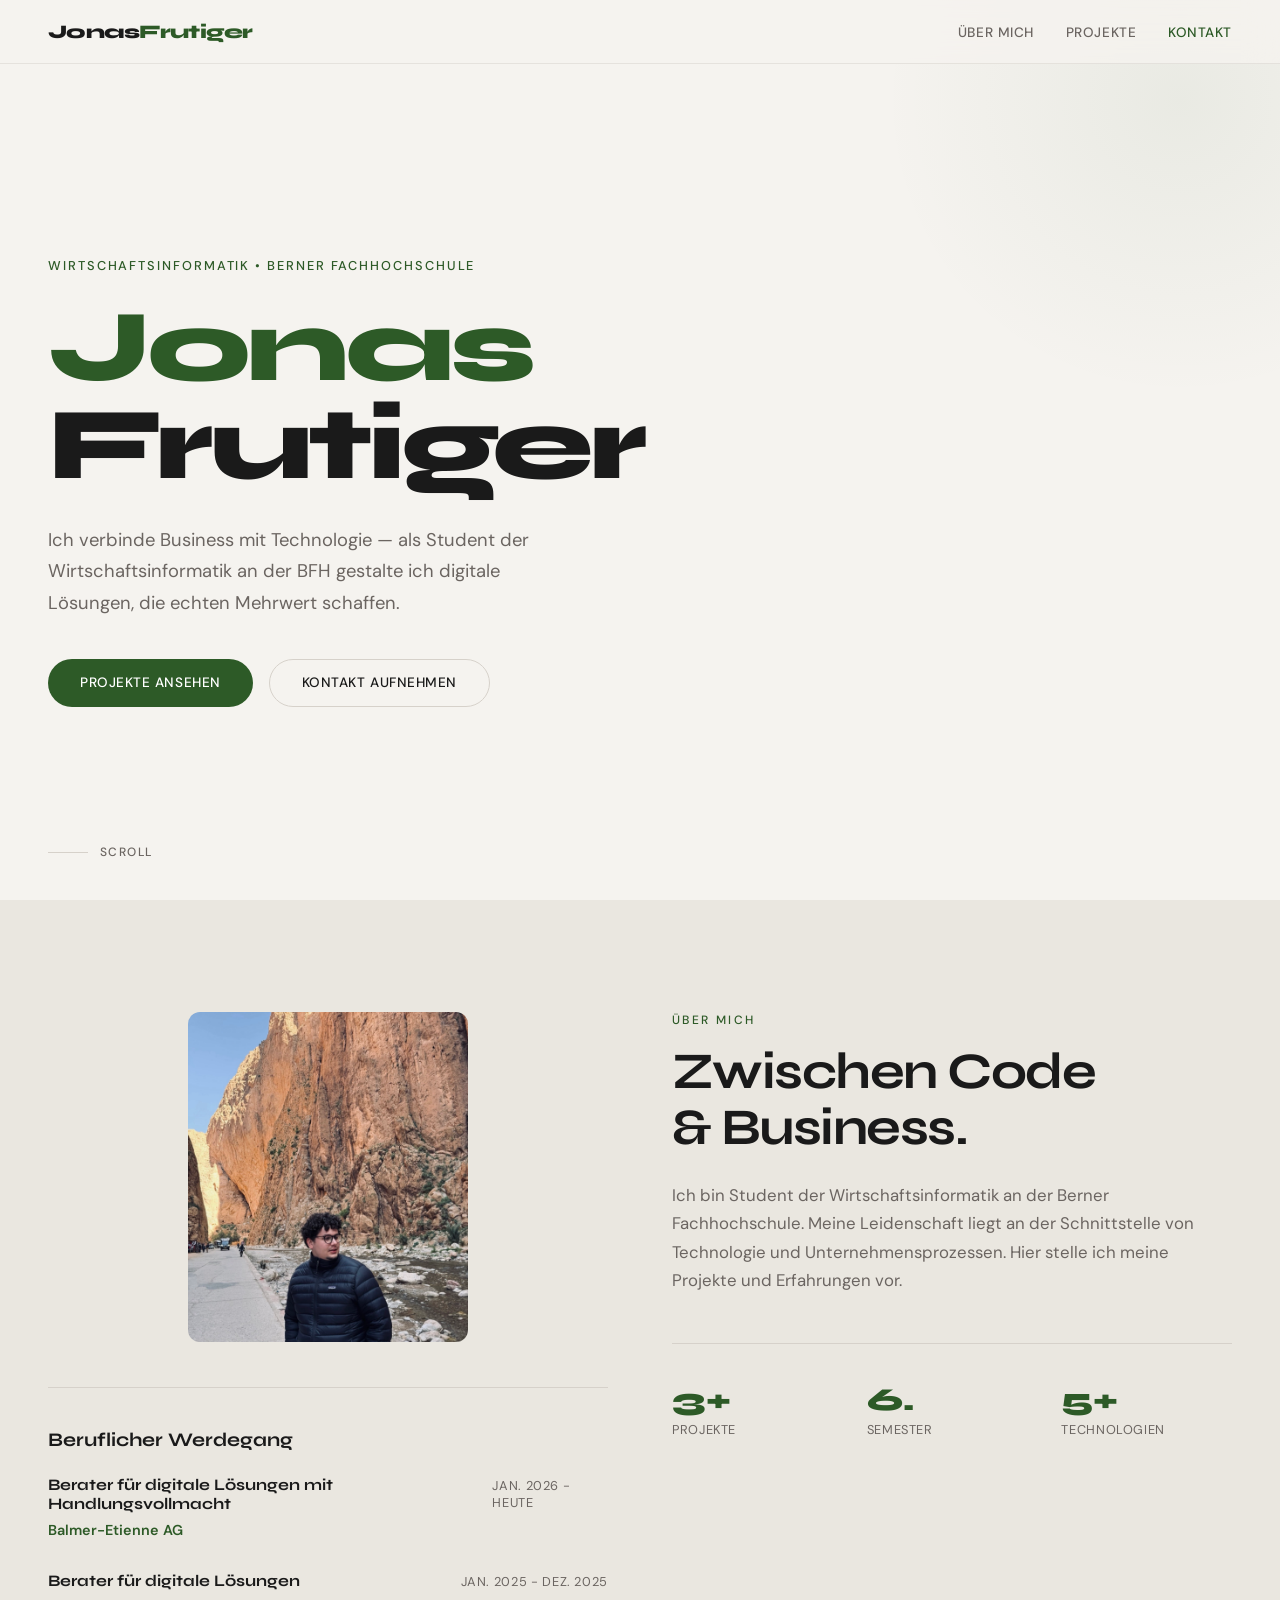
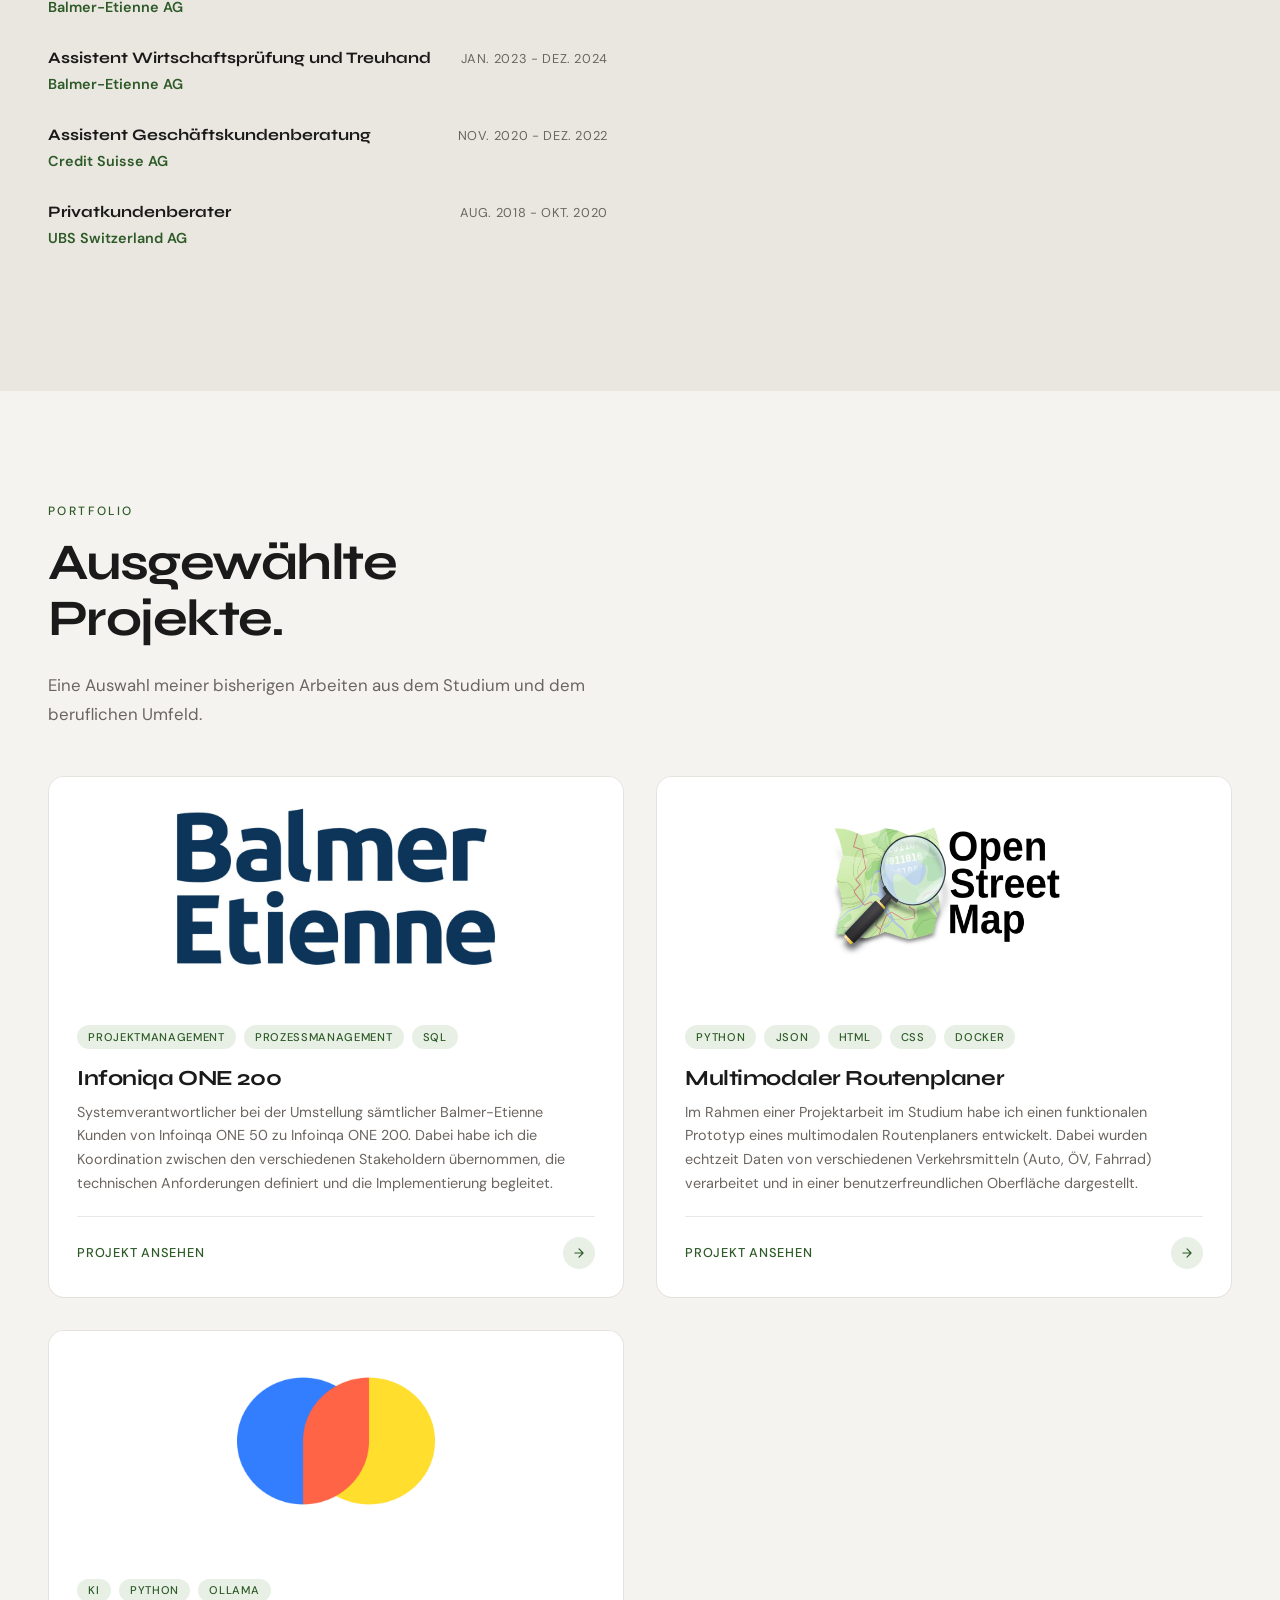
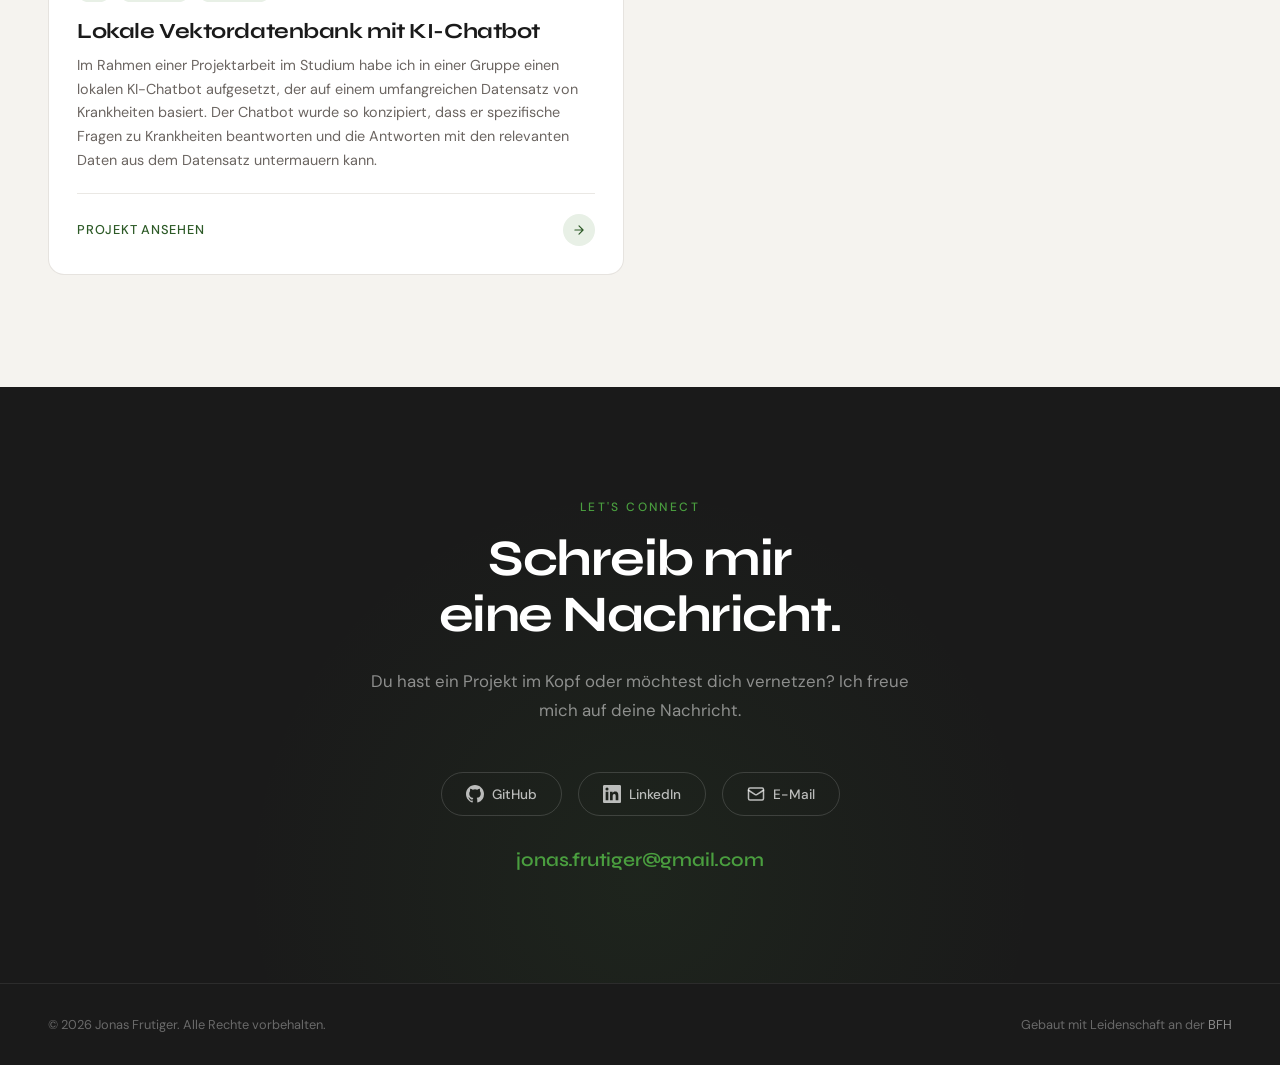
==== commit 207b8dea: "Adding personal Info" ====
--- a/index.html
+++ b/index.html
@@ -139,7 +139,7 @@
     <div class="projects-grid">
 
         <!-- Projekt 1 -->
-        <a href="#" class="project-card reveal">
+        <a href="https://balmer-etienne.ch/treuhand/finanz-rechnungswesen" class="project-card reveal">
             <img src="pictures/Logo_Balmer-Etienne.jpg" alt="Balmer-Etienne Logo" class="project-thumbnail" />
             <div class="project-info">
                 <div class="project-tags">
@@ -201,7 +201,7 @@
                 </div>
                 <h3 class="project-title">Lokale Vektordatenbank mit KI-Chatbot</h3>
                 <p class="project-desc">
-                    Im Rahmen einer Projektarbeit im Studium habe ich in einer Gruppe einen lokal trainierten KI-Chatbot entwickelt,
+                    Im Rahmen einer Projektarbeit im Studium habe ich in einer Gruppe einen lokalen KI-Chatbot aufgesetzt,
                     der auf einem umfangreichen Datensatz von Krankheiten basiert. Der Chatbot wurde so konzipiert,
                     dass er spezifische Fragen zu Krankheiten beantworten und die Antworten mit den relevanten Daten
                     aus dem Datensatz untermauern kann.
@@ -227,25 +227,25 @@
         Ich freue mich auf deine Nachricht.
     </p>
     <div class="social-links reveal">
-        <a href="https://github.com/DEIN-USERNAME" class="social-link" target="_blank" rel="noopener">
+        <a href="https://github.com/Domany99" class="social-link" target="_blank" rel="noopener">
             <svg viewBox="0 0 24 24" fill="currentColor"><path d="M12 0C5.37 0 0 5.37 0 12c0 5.3 3.44 9.8 8.2 11.39.6.11.82-.26.82-.58v-2.03c-3.34.73-4.04-1.61-4.04-1.61-.55-1.39-1.34-1.76-1.34-1.76-1.09-.74.08-.73.08-.73 1.2.09 1.84 1.24 1.84 1.24 1.07 1.84 2.81 1.31 3.5 1 .1-.78.42-1.31.76-1.61-2.67-.3-5.47-1.33-5.47-5.93 0-1.31.47-2.38 1.24-3.22-.13-.3-.54-1.52.12-3.18 0 0 1-.32 3.3 1.23a11.5 11.5 0 0 1 6.02 0c2.28-1.55 3.28-1.23 3.28-1.23.66 1.66.25 2.88.12 3.18.77.84 1.24 1.91 1.24 3.22 0 4.61-2.81 5.63-5.48 5.92.43.37.81 1.1.81 2.22v3.29c0 .32.21.7.82.58A12 12 0 0 0 24 12C24 5.37 18.63 0 12 0z"/></svg>
             GitHub
         </a>
-        <a href="https://linkedin.com/in/DEIN-PROFIL" class="social-link" target="_blank" rel="noopener">
+        <a href="https://linkedin.com/in/jonas-c-frutiger-954922154/" class="social-link" target="_blank" rel="noopener">
             <svg viewBox="0 0 24 24" fill="currentColor"><path d="M20.45 20.45h-3.55v-5.57c0-1.33-.02-3.04-1.85-3.04-1.85 0-2.14 1.45-2.14 2.94v5.67H9.36V9h3.41v1.56h.05c.48-.9 1.64-1.85 3.37-1.85 3.6 0 4.27 2.37 4.27 5.46v6.28zM5.34 7.43a2.06 2.06 0 1 1 0-4.12 2.06 2.06 0 0 1 0 4.12zM7.12 20.45H3.56V9h3.56v11.45zM22.23 0H1.77C.79 0 0 .77 0 1.73v20.54C0 23.23.79 24 1.77 24h20.46C23.2 24 24 23.23 24 22.27V1.73C24 .77 23.2 0 22.23 0z"/></svg>
             LinkedIn
         </a>
-        <a href="mailto:deine@email.ch" class="social-link">
+        <a href="mailto:jonas.frutiger@gmail.com" class="social-link">
             <svg viewBox="0 0 24 24" fill="none" stroke="currentColor" stroke-width="2" stroke-linecap="round" stroke-linejoin="round"><rect x="2" y="4" width="20" height="16" rx="2"/><path d="m22 7-8.97 5.7a1.94 1.94 0 0 1-2.06 0L2 7"/></svg>
             E-Mail
         </a>
     </div>
-    <a href="mailto:deine@email.ch" class="contact-email reveal">deine@email.ch</a>
+    <a href="mailto:jonas.frutiger@gmail.com" class="contact-email reveal">jonas.frutiger@gmail.com</a>
 </section>
 
 <!-- FOOTER -->
 <footer>
-    <span>&copy; 2026 Dein Name. Alle Rechte vorbehalten.</span>
+    <span>&copy; 2026 Jonas Frutiger. Alle Rechte vorbehalten.</span>
     <span>Gebaut mit Leidenschaft an der <a href="https://www.bfh.ch" target="_blank" rel="noopener">BFH</a></span>
 </footer>
 
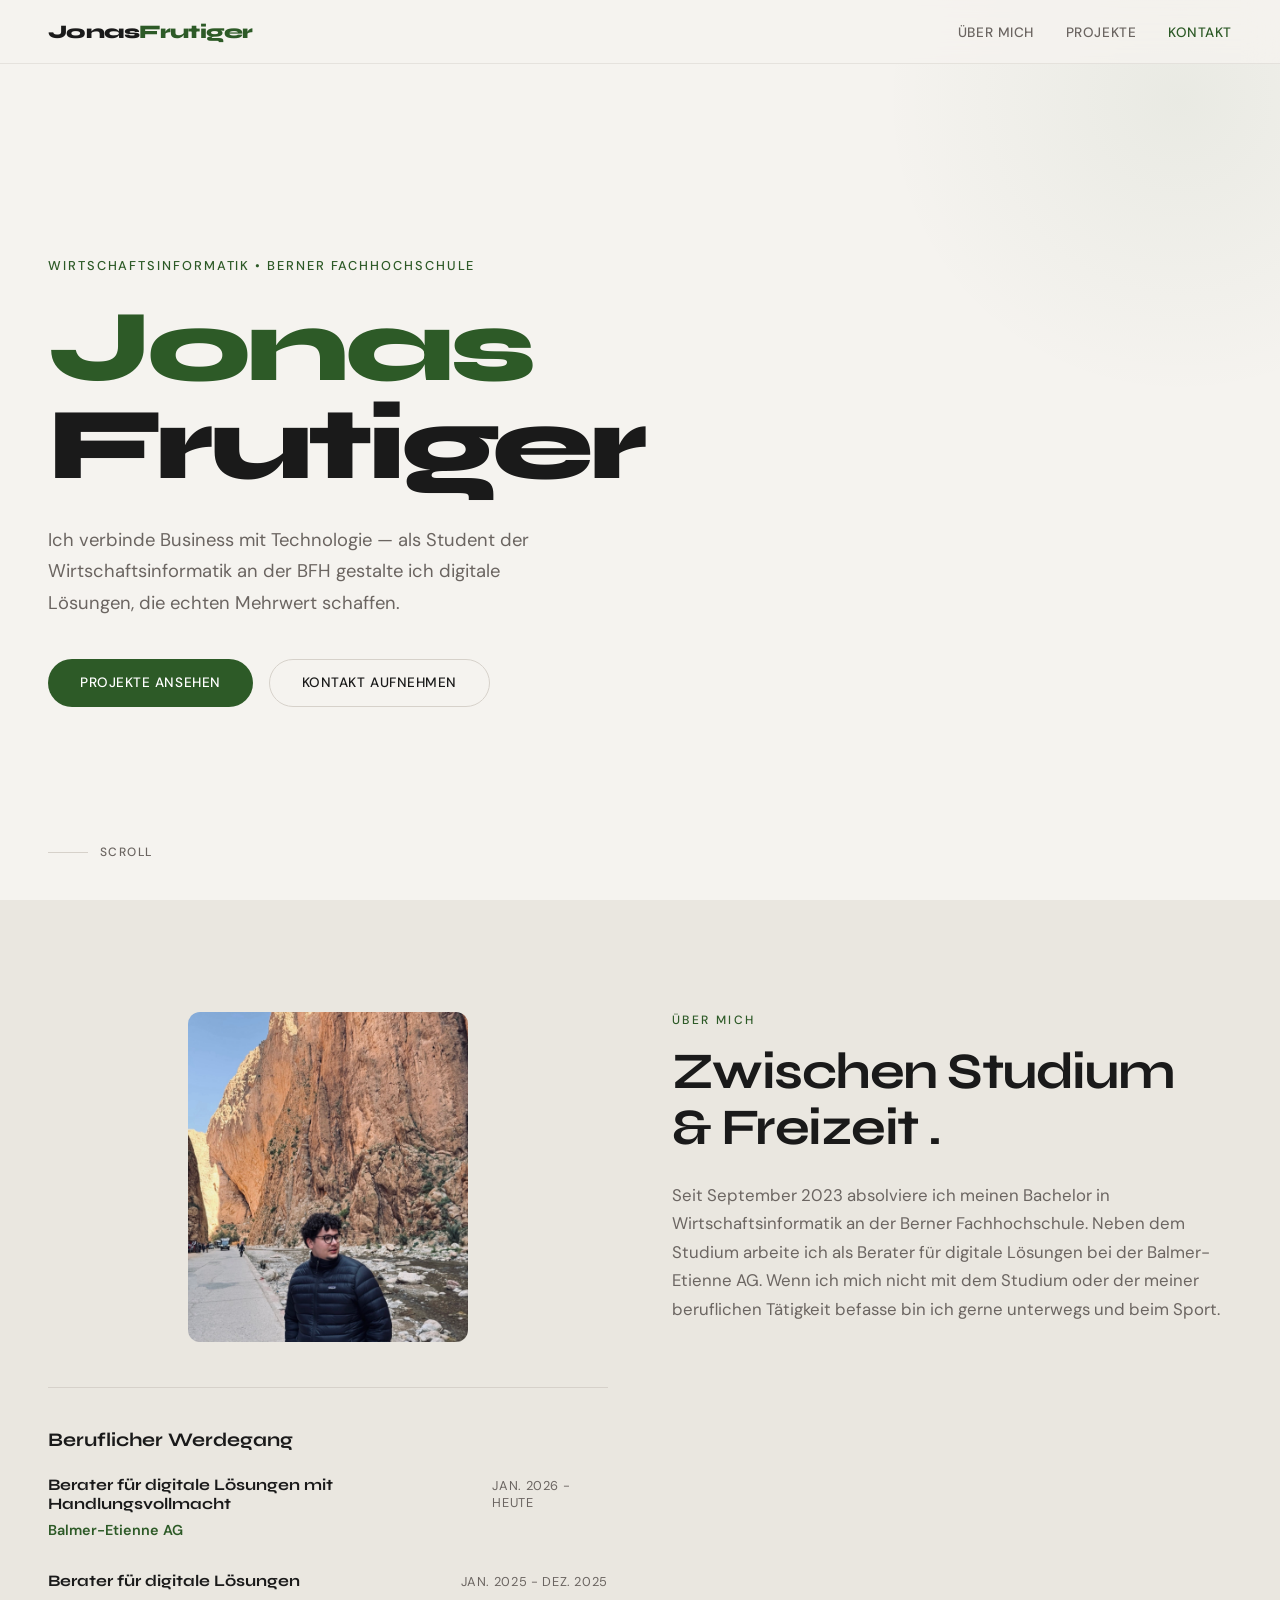
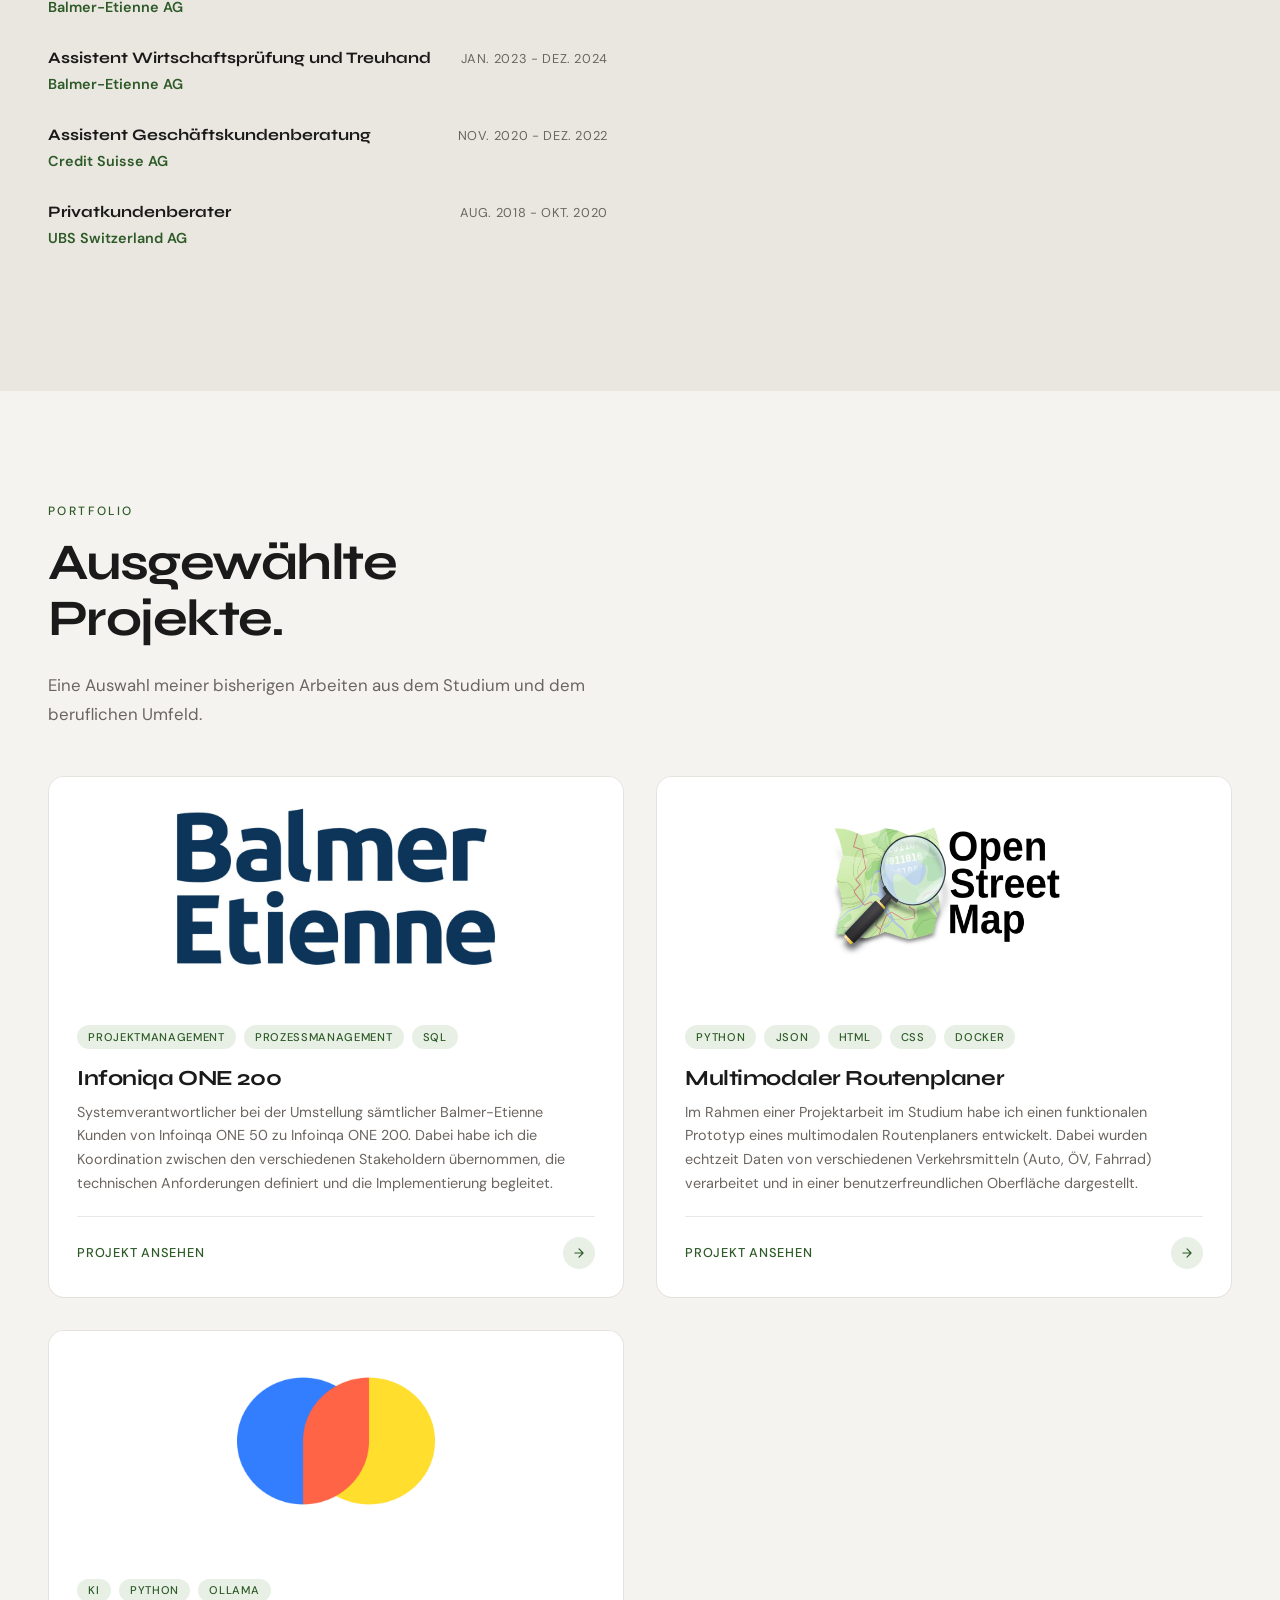
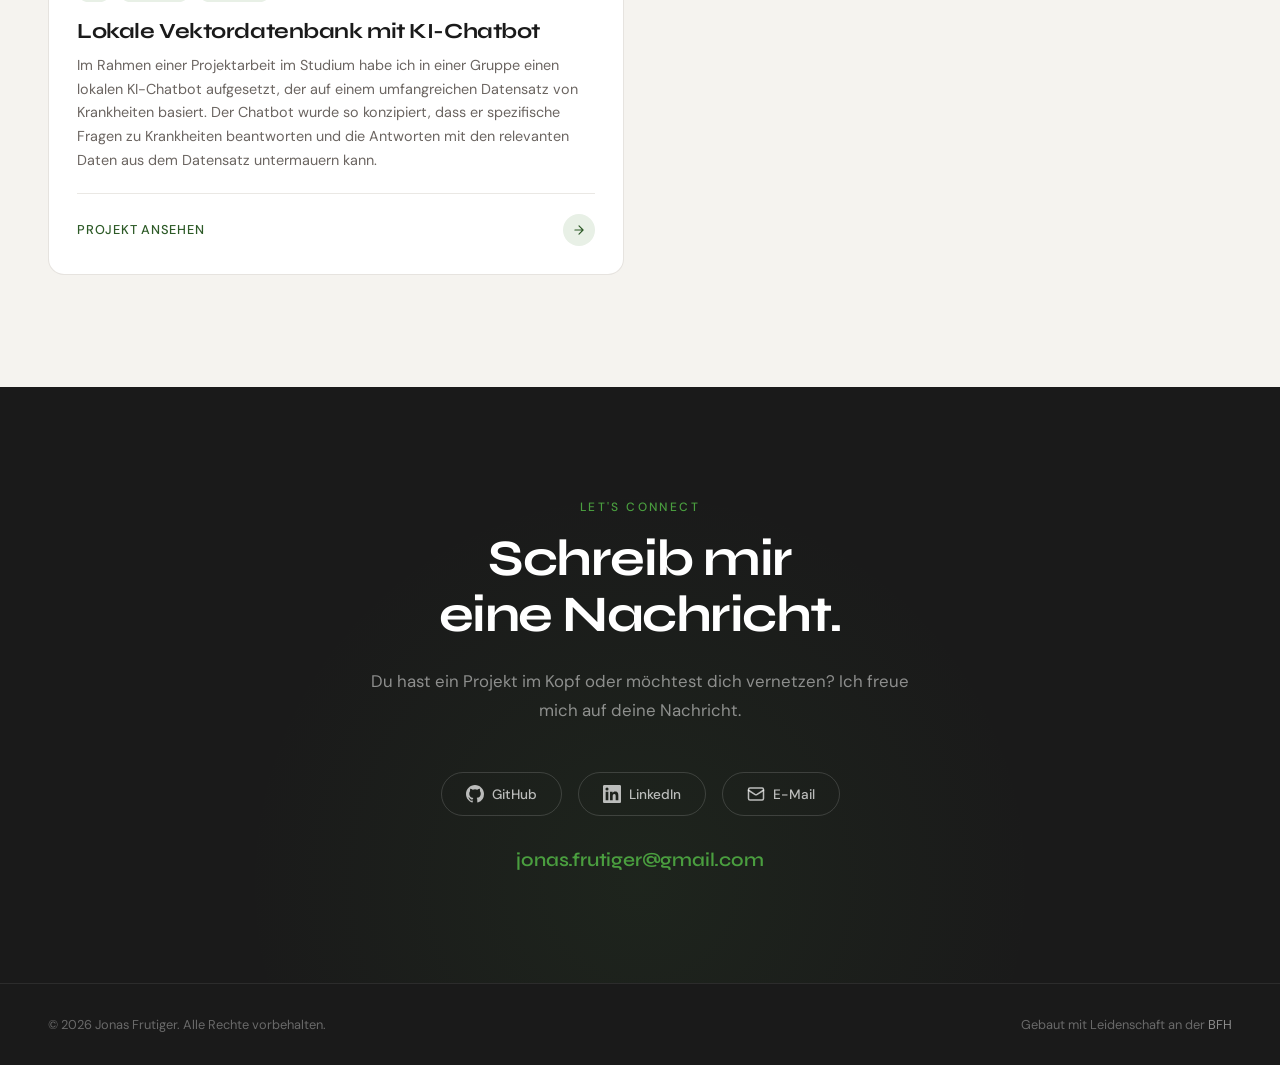
==== commit 75663488: "About text angepasst" ====
--- a/index.html
+++ b/index.html
@@ -3,7 +3,7 @@
 <head>
     <meta charset="UTF-8" />
     <meta name="viewport" content="width=device-width, initial-scale=1.0" />
-    <title>Dein Name — Portfolio</title>
+    <title>Jonas Frutiger — Portfolio</title>
     <link rel="preconnect" href="https://fonts.googleapis.com" />
     <link rel="preconnect" href="https://fonts.gstatic.com" crossorigin />
     <link href="https://fonts.googleapis.com/css2?family=Syne:wght@400;600;700;800&family=DM+Sans:ital,wght@0,300;0,400;0,500;1,400&display=swap" rel="stylesheet" />
@@ -105,26 +105,13 @@
         </div>
         <div>
             <p class="section-label">Über mich</p>
-            <h2 class="section-title reveal">Zwischen Code<br/>& Business.</h2>
+            <h2 class="section-title reveal">Zwischen Studium <br/>& Freizeit .</h2>
             <p class="section-description reveal">
-                Ich bin Student der Wirtschaftsinformatik an der Berner Fachhochschule.
-                Meine Leidenschaft liegt an der Schnittstelle von Technologie und
-                Unternehmensprozessen. Hier stelle ich meine Projekte und Erfahrungen vor.
+                Seit September 2023 absolviere ich meinen Bachelor in Wirtschaftsinformatik an der Berner Fachhochschule.
+                Neben dem Studium arbeite ich als Berater für digitale Lösungen bei der Balmer-Etienne AG. Wenn
+                ich mich nicht mit dem Studium oder der meiner beruflichen Tätigkeit befasse bin ich gerne unterwegs
+                und beim Sport.
             </p>
-            <div class="about-stats reveal">
-                <div>
-                    <div class="stat-number">3+</div>
-                    <div class="stat-label">Projekte</div>
-                </div>
-                <div>
-                    <div class="stat-number">6.</div>
-                    <div class="stat-label">Semester</div>
-                </div>
-                <div>
-                    <div class="stat-number">5+</div>
-                    <div class="stat-label">Technologien</div>
-                </div>
-            </div>
         </div>
     </div>
 </section>
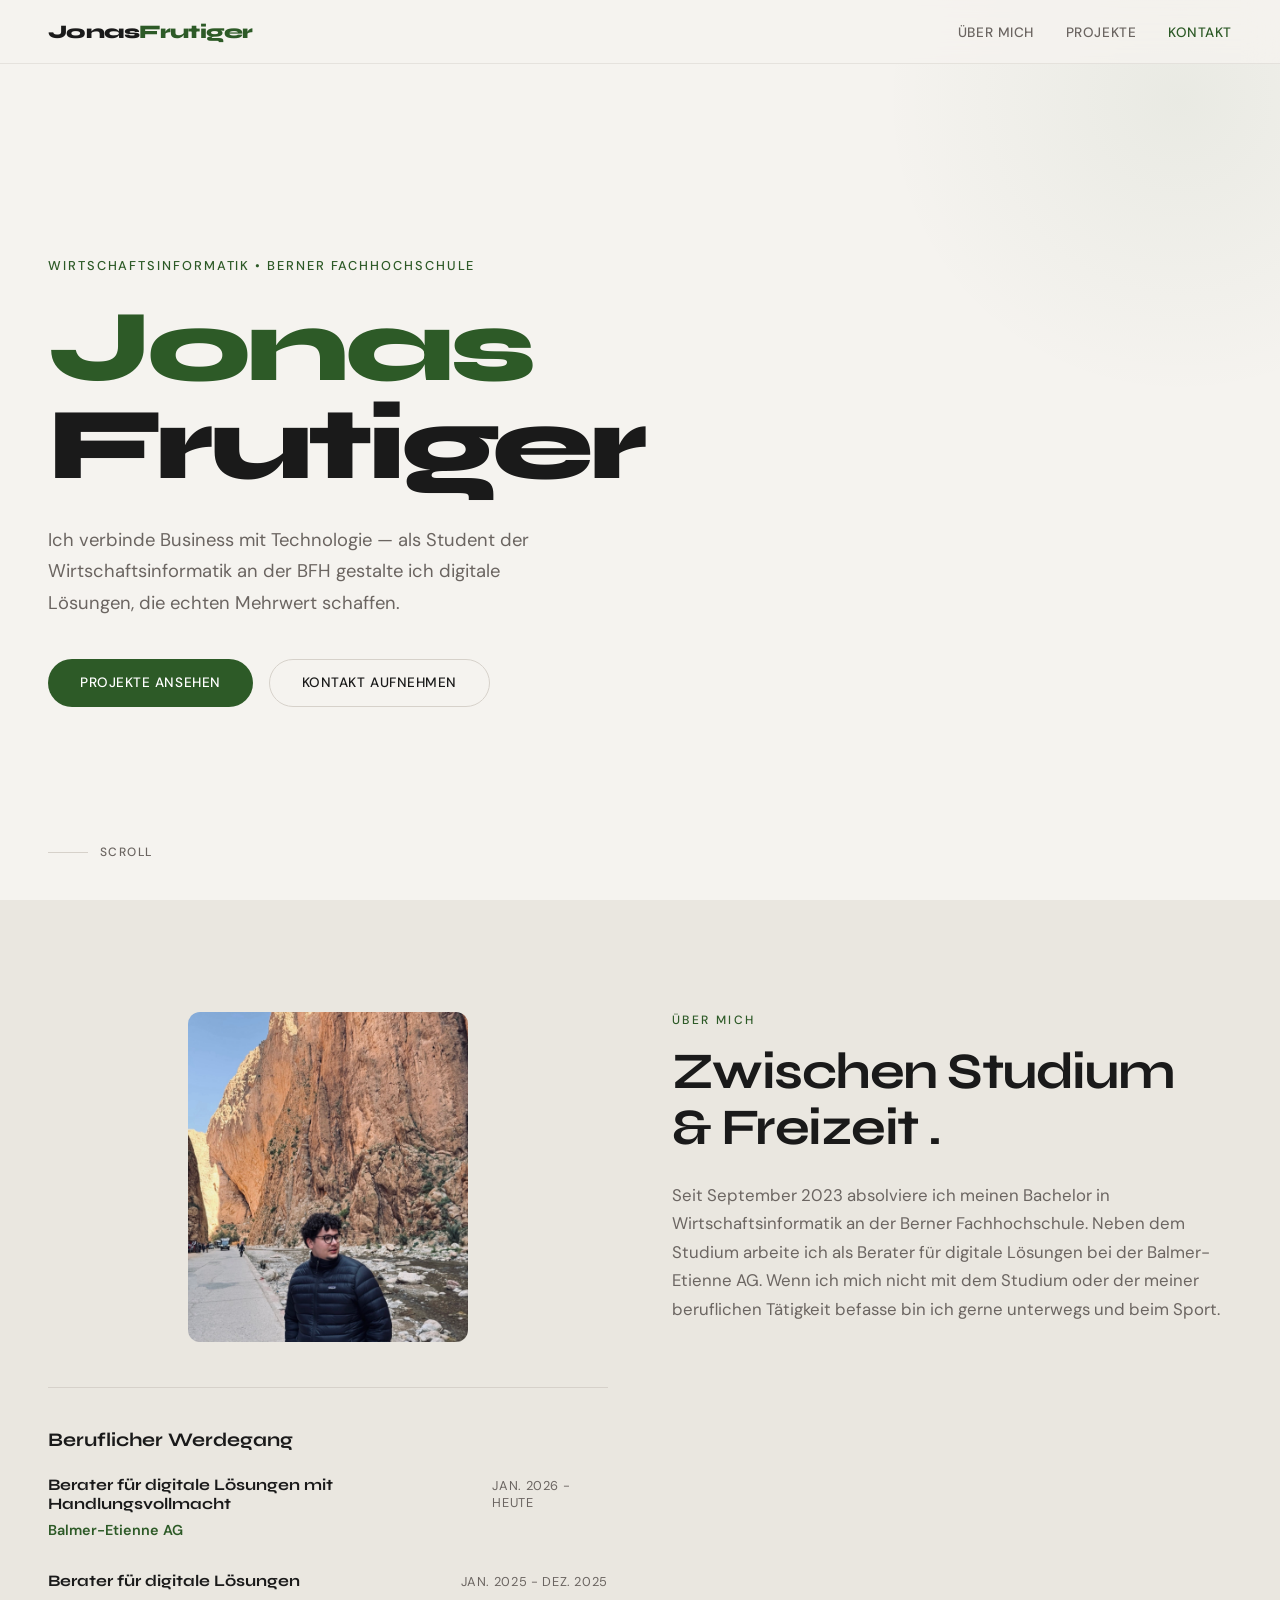
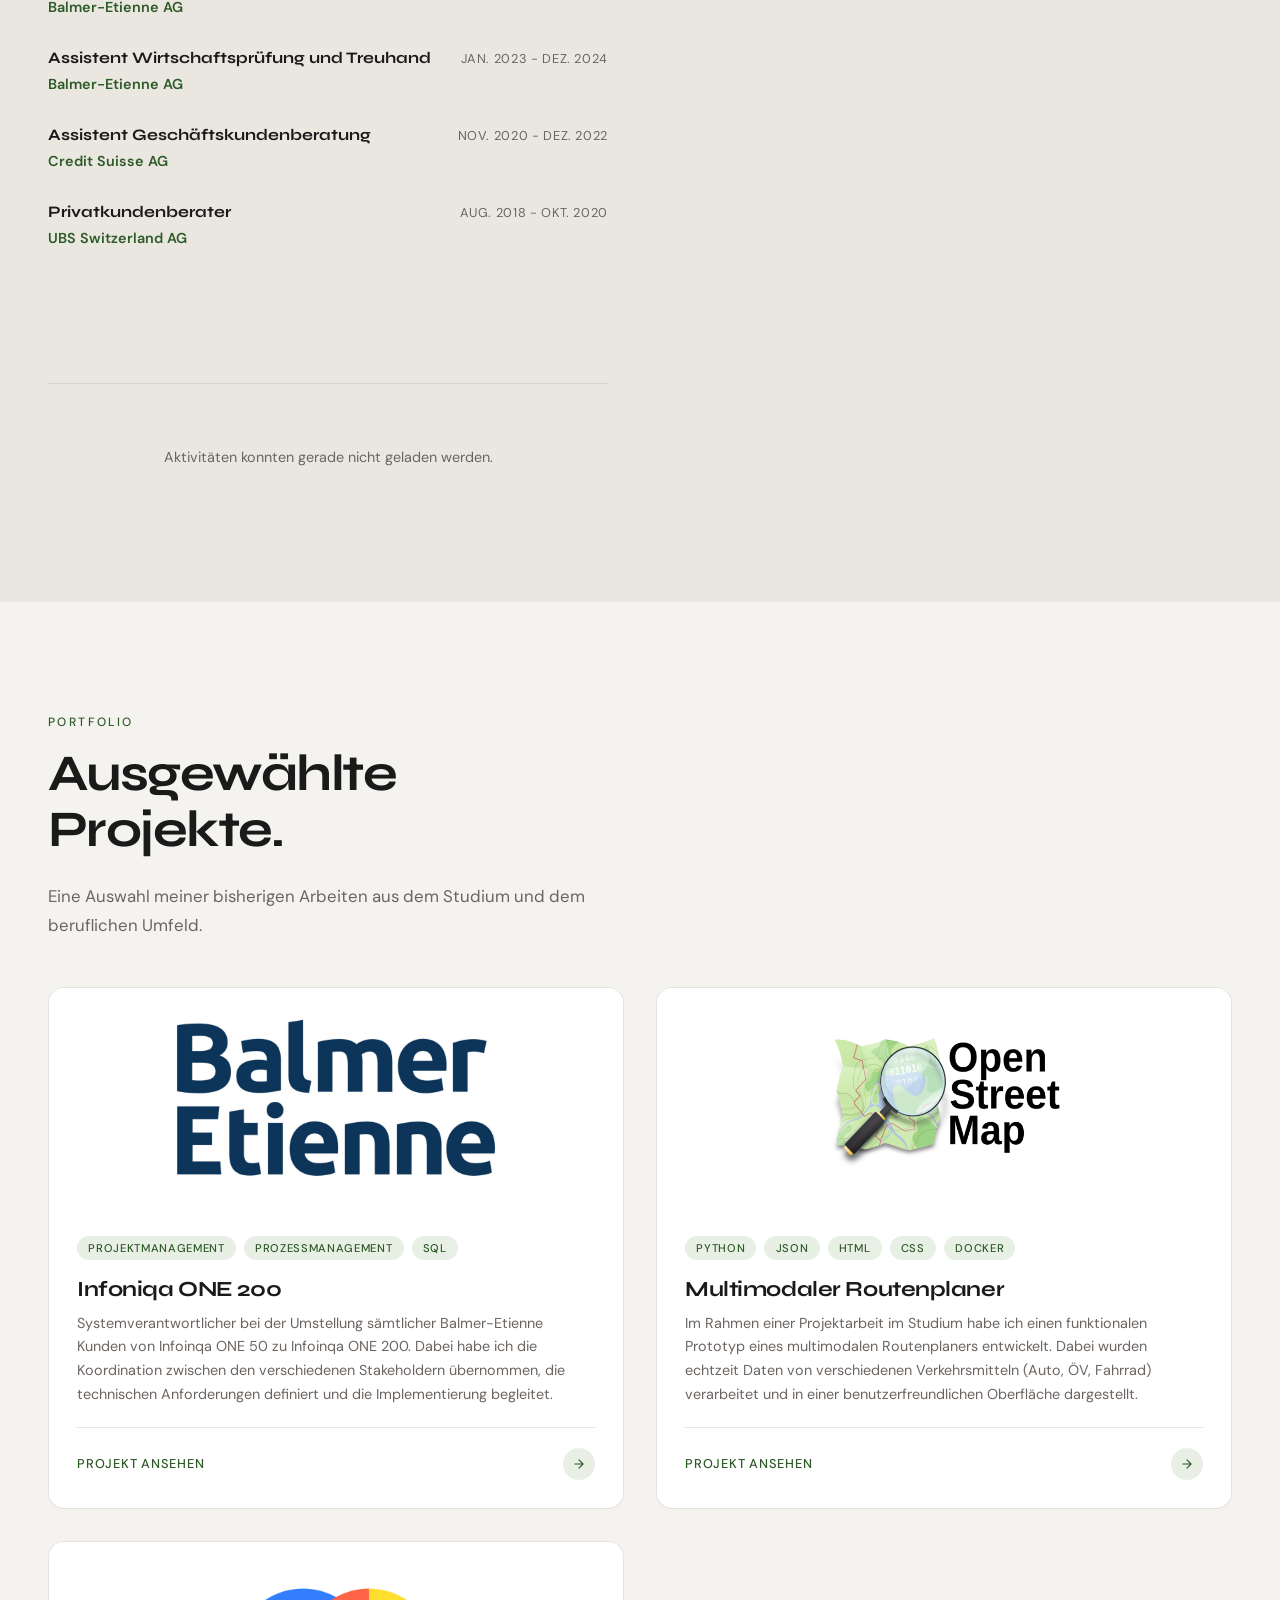
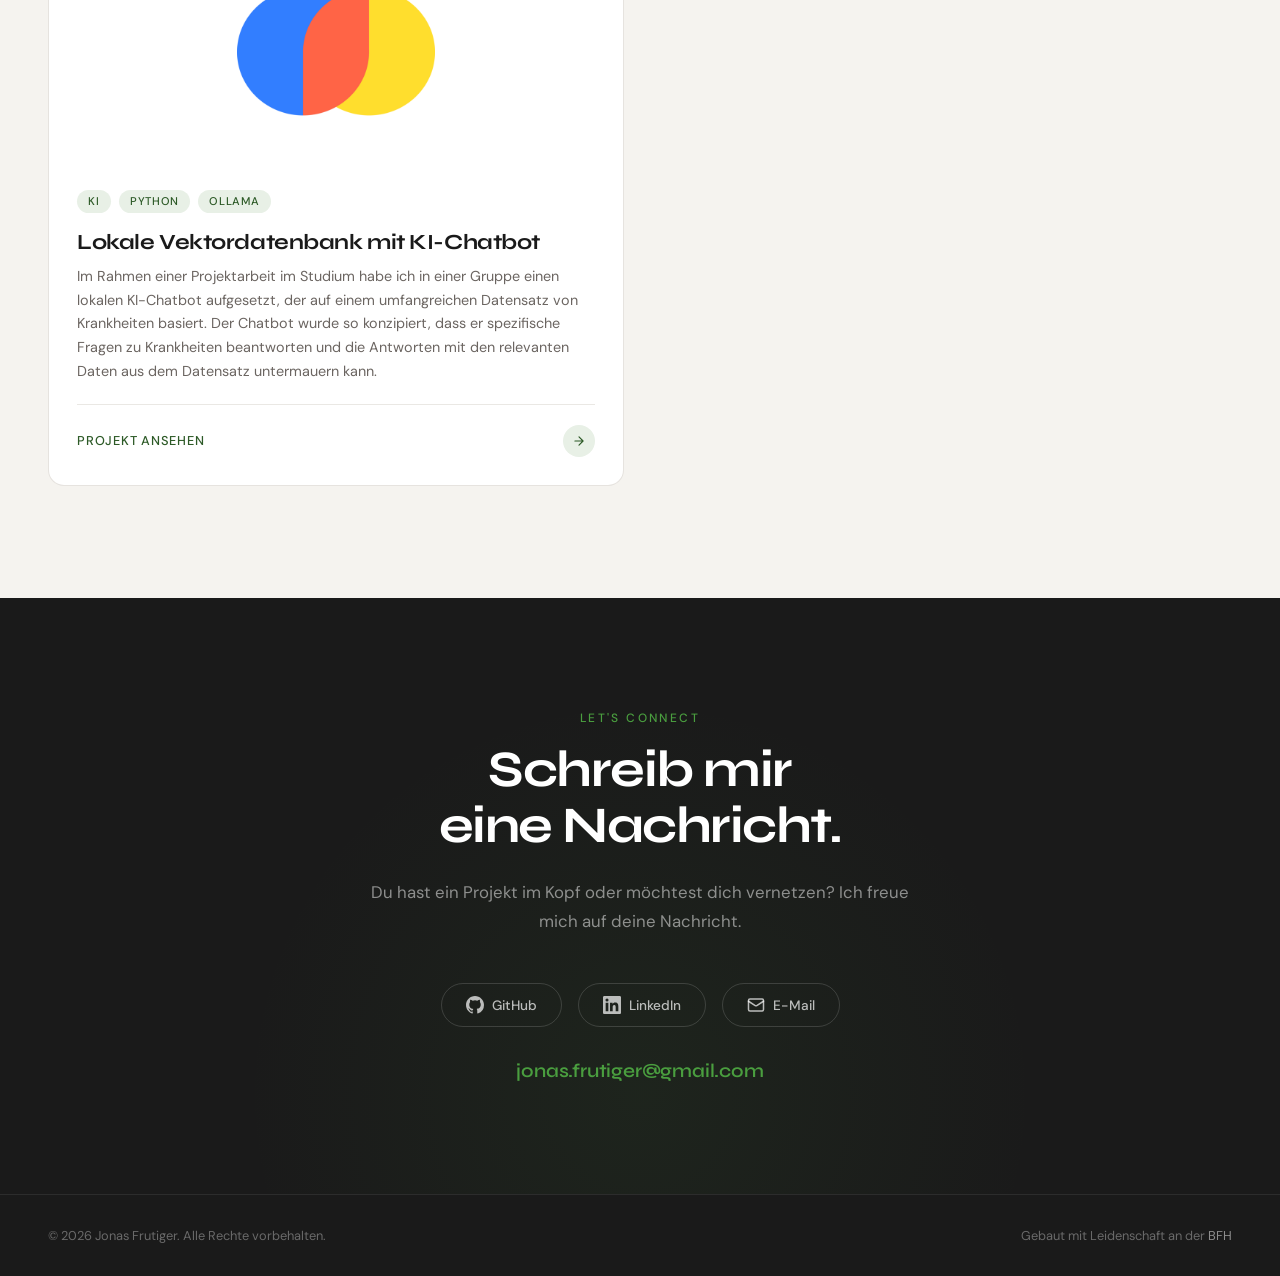
==== commit ccc7c9eb: "Einbauen Strava kalender mit API" ====
--- a/index.html
+++ b/index.html
@@ -8,6 +8,7 @@
     <link rel="preconnect" href="https://fonts.gstatic.com" crossorigin />
     <link href="https://fonts.googleapis.com/css2?family=Syne:wght@400;600;700;800&family=DM+Sans:ital,wght@0,300;0,400;0,500;1,400&display=swap" rel="stylesheet" />
     <link rel="stylesheet" href="style.css" />
+    <link rel="stylesheet" href="strava-calendar.css" />
 </head>
 <body>
 
@@ -112,6 +113,8 @@
                 ich mich nicht mit dem Studium oder der meiner beruflichen Tätigkeit befasse bin ich gerne unterwegs
                 und beim Sport.
             </p>
+        </div>
+        <div id="strava-calendar" class="strava-calendar reveal">
         </div>
     </div>
 </section>
@@ -237,5 +240,6 @@
 </footer>
 
 <script src="main.js"></script>
+<script src="strava-calendar.js"></script>
 </body>
 </html>
--- a/strava-calendar.css
+++ b/strava-calendar.css
@@ -0,0 +1,200 @@
+/* ═══════════════════════════════════════════
+   Strava-Aktivitätskalender
+   (an deine bestehenden Design-Tokens angepasst)
+   ═══════════════════════════════════════════ */
+
+.strava-calendar {
+    margin-top: 2.5rem;
+    padding-top: 2.5rem;
+    border-top: 1px solid var(--border);
+}
+
+.strava-cal-head {
+    display: flex;
+    align-items: center;
+    justify-content: space-between;
+    margin-bottom: 1.25rem;
+}
+
+.strava-cal-title {
+    font-family: var(--font-display);
+    font-size: 1.2rem;
+    font-weight: 700;
+    color: var(--text);
+    margin: 0;
+}
+
+.strava-cal-nav {
+    display: flex;
+    align-items: center;
+    gap: 0.75rem;
+}
+
+.strava-cal-nav button {
+    width: 32px;
+    height: 32px;
+    border-radius: 50%;
+    border: 1px solid var(--border);
+    background: var(--card-bg);
+    color: var(--text);
+    cursor: pointer;
+    font-size: 1rem;
+    line-height: 1;
+    transition: all 0.25s ease;
+}
+
+.strava-cal-nav button:hover {
+    border-color: var(--accent);
+    color: var(--accent);
+}
+
+.strava-cal-month {
+    font-family: var(--font-body);
+    font-size: 0.9rem;
+    font-weight: 500;
+    color: var(--text-muted);
+    min-width: 140px;
+    text-align: center;
+}
+
+/* Wochentagsleiste */
+.strava-cal-weekdays {
+    display: grid;
+    grid-template-columns: repeat(7, 1fr);
+    gap: 6px;
+    margin-bottom: 6px;
+}
+
+.strava-cal-weekdays span {
+    font-size: 0.7rem;
+    font-weight: 500;
+    letter-spacing: 0.05em;
+    text-transform: uppercase;
+    color: var(--text-muted);
+    text-align: center;
+}
+
+/* Tagesgitter */
+.strava-cal-grid {
+    display: grid;
+    grid-template-columns: repeat(7, 1fr);
+    gap: 6px;
+}
+
+.strava-cal-day {
+    aspect-ratio: 1 / 1;
+    border-radius: 8px;
+    background: var(--bg-alt);
+    border: 1px solid transparent;
+    display: flex;
+    flex-direction: column;
+    align-items: center;
+    justify-content: center;
+    gap: 2px;
+    font-size: 0.8rem;
+    color: var(--text-muted);
+    position: relative;
+    transition: all 0.2s ease;
+}
+
+.strava-cal-day.empty {
+    background: transparent;
+}
+
+/* Tag mit Aktivität: grün hervorgehoben */
+.strava-cal-day.has-activity {
+    background: var(--accent-light);
+    border-color: var(--accent);
+    color: var(--accent);
+    cursor: pointer;
+    font-weight: 600;
+}
+
+.strava-cal-day.has-activity:hover {
+    background: var(--accent);
+    color: #fff;
+    transform: translateY(-2px);
+}
+
+.strava-cal-day .day-dot {
+    width: 5px;
+    height: 5px;
+    border-radius: 50%;
+    background: var(--accent);
+}
+
+.strava-cal-day.has-activity:hover .day-dot {
+    background: #fff;
+}
+
+/* Heutiger Tag */
+.strava-cal-day.today {
+    outline: 2px solid var(--accent-glow);
+    outline-offset: 1px;
+}
+
+/* Tooltip mit Aktivitätsdetails */
+.strava-cal-day .day-tooltip {
+    position: absolute;
+    bottom: calc(100% + 8px);
+    left: 50%;
+    transform: translateX(-50%);
+    max-width: 240px;
+    white-space: normal;
+    background: var(--text);
+    color: #fff;
+    padding: 0.6rem 0.85rem;
+    border-radius: 8px;
+    font-size: 0.75rem;
+    font-weight: 400;
+    line-height: 1.5;
+    opacity: 0;
+    pointer-events: none;
+    transition: opacity 0.2s ease;
+    z-index: 20;
+    text-align: left;
+}
+
+.strava-cal-day.has-activity:hover .day-tooltip {
+    opacity: 1;
+}
+
+/* Tage in den letzten Spalten: Tooltip nach links ausrichten,
+   damit er nicht rechts aus dem Bild läuft */
+.strava-cal-day.edge-right .day-tooltip {
+    left: auto;
+    right: 0;
+    transform: none;
+}
+
+.strava-cal-day .day-tooltip strong {
+    color: var(--accent-glow);
+    font-weight: 600;
+}
+
+/* Lade- und Fehlerzustand */
+.strava-cal-status {
+    font-size: 0.9rem;
+    color: var(--text-muted);
+    padding: 1.5rem 0;
+    text-align: center;
+}
+
+.strava-cal-footer {
+    margin-top: 1rem;
+    font-size: 0.75rem;
+    color: var(--text-muted);
+    text-align: right;
+}
+
+/* Responsiv */
+@media (max-width: 480px) {
+    .strava-cal-day {
+        font-size: 0.7rem;
+    }
+
+    .strava-cal-day .day-tooltip {
+        white-space: normal;
+        min-width: 140px;
+    }
+}
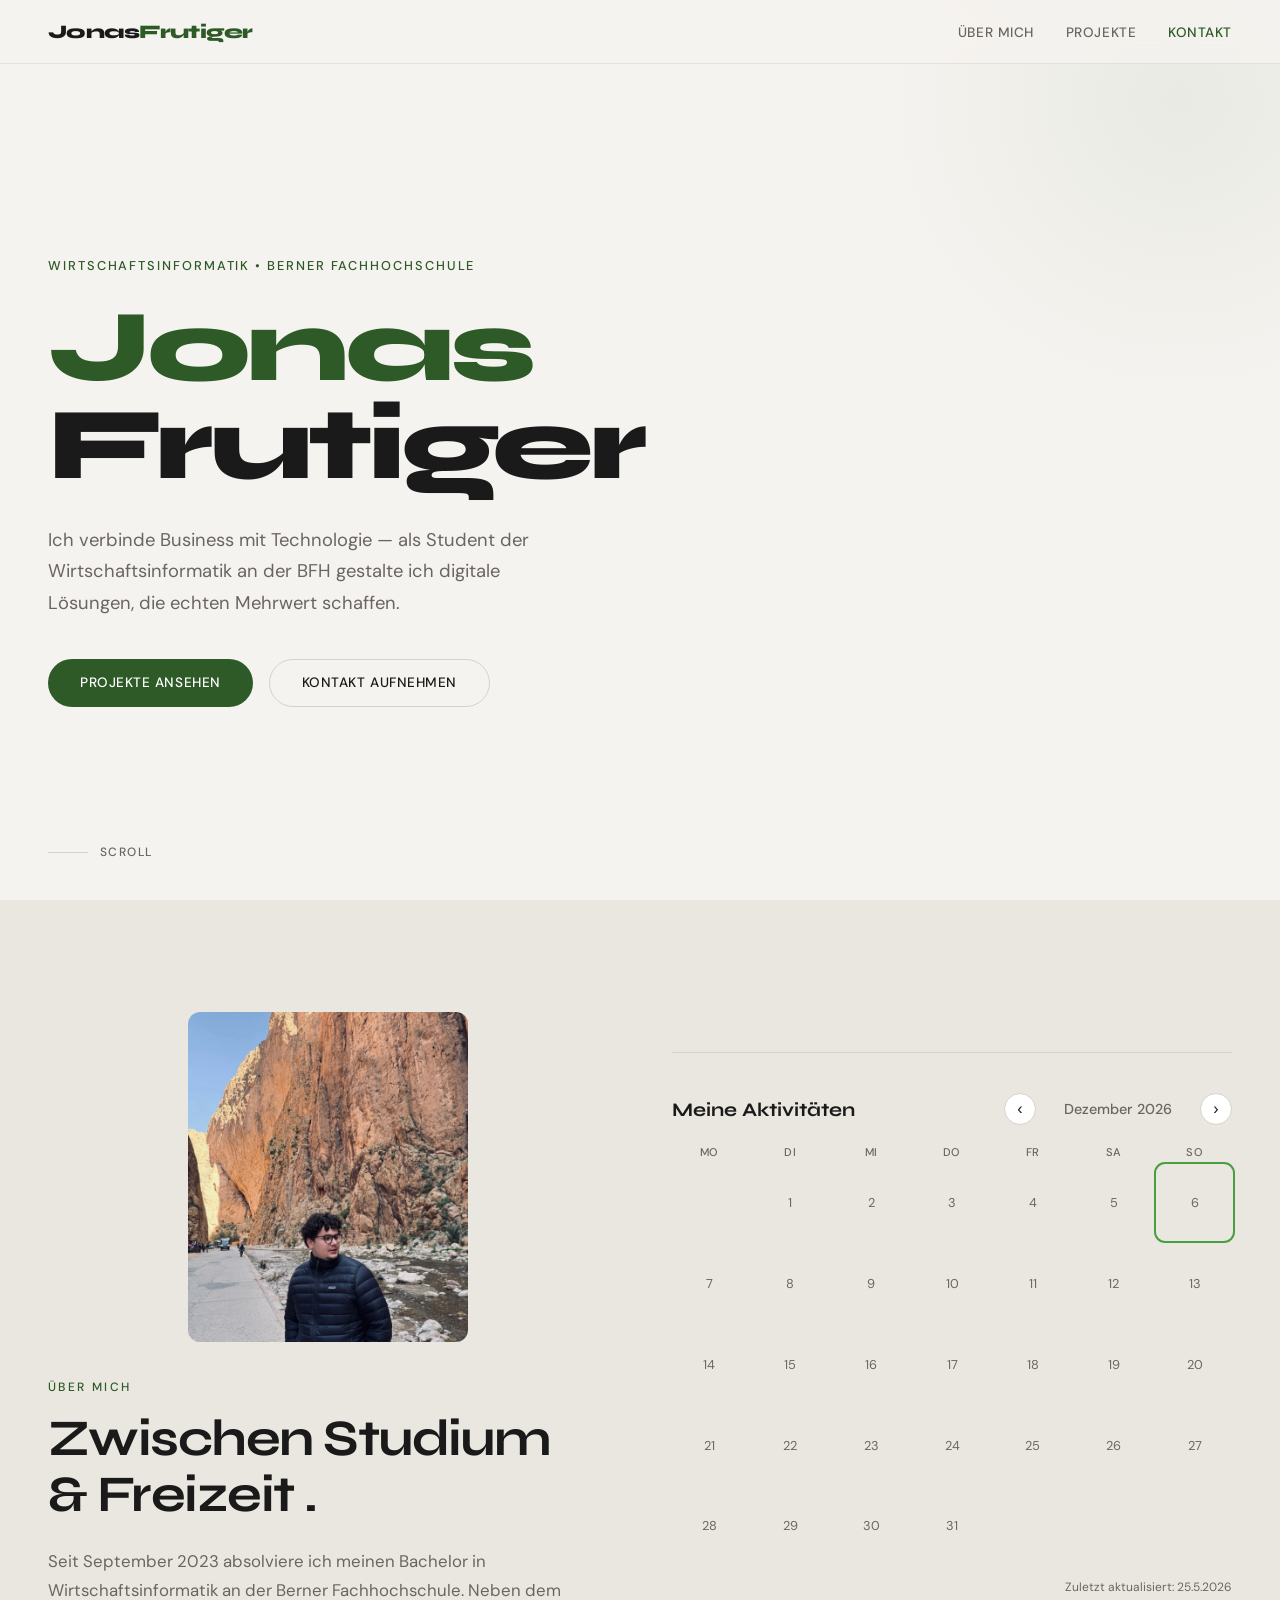
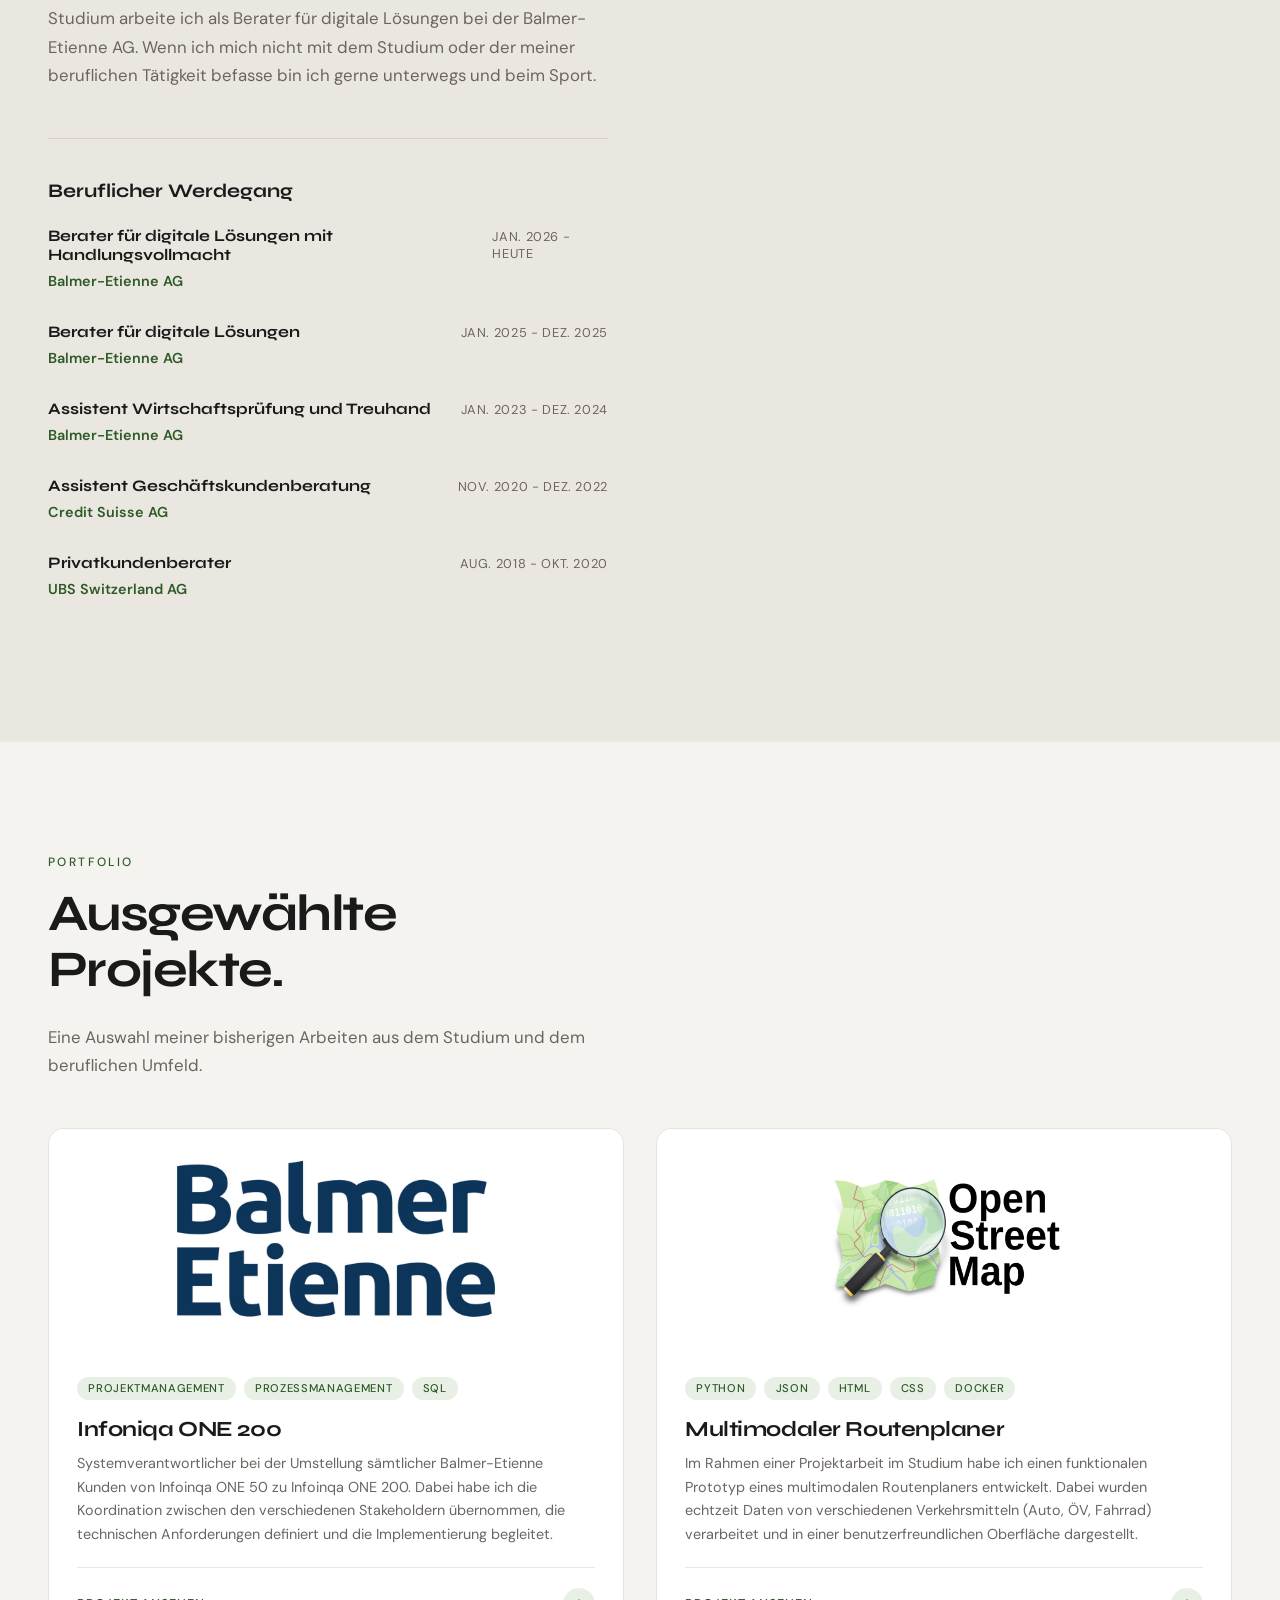
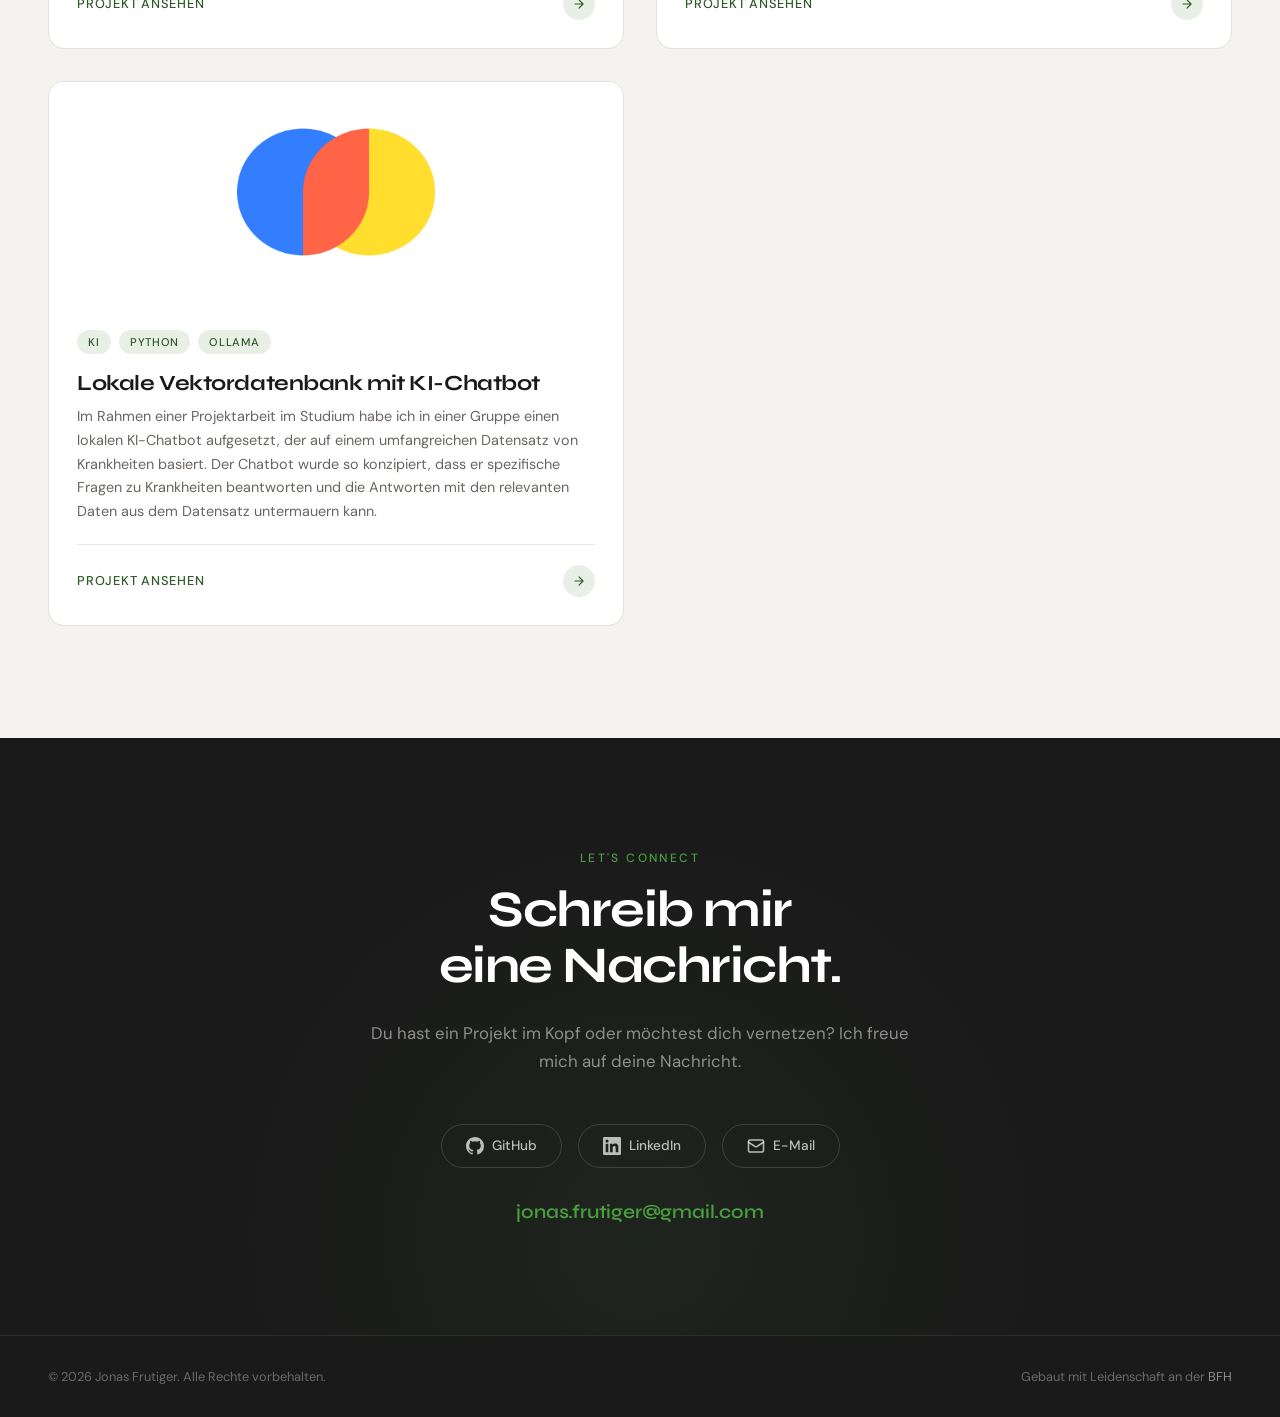
==== commit 7baaecee: "platzierung strava kalender" ====
--- a/index.html
+++ b/index.html
@@ -59,6 +59,16 @@
             <div class="about-image">
                 <img src="pictures/Photo_1.JPEG" alt="Porträtfoto von Dein Name" />
             </div>
+            <div>
+                <p class="section-label">Über mich</p>
+                <h2 class="section-title reveal">Zwischen Studium <br/>& Freizeit .</h2>
+                <p class="section-description reveal">
+                    Seit September 2023 absolviere ich meinen Bachelor in Wirtschaftsinformatik an der Berner Fachhochschule.
+                    Neben dem Studium arbeite ich als Berater für digitale Lösungen bei der Balmer-Etienne AG. Wenn
+                    ich mich nicht mit dem Studium oder der meiner beruflichen Tätigkeit befasse bin ich gerne unterwegs
+                    und beim Sport.
+                </p>
+            </div>
             <div class="cv-section reveal">
                 <h3 class="cv-title">Beruflicher Werdegang</h3>
 <!-- TODO fix line between picture & CV and about me & stats -->
@@ -103,16 +113,6 @@
                 </div>
 
             </div>
-        </div>
-        <div>
-            <p class="section-label">Über mich</p>
-            <h2 class="section-title reveal">Zwischen Studium <br/>& Freizeit .</h2>
-            <p class="section-description reveal">
-                Seit September 2023 absolviere ich meinen Bachelor in Wirtschaftsinformatik an der Berner Fachhochschule.
-                Neben dem Studium arbeite ich als Berater für digitale Lösungen bei der Balmer-Etienne AG. Wenn
-                ich mich nicht mit dem Studium oder der meiner beruflichen Tätigkeit befasse bin ich gerne unterwegs
-                und beim Sport.
-            </p>
         </div>
         <div id="strava-calendar" class="strava-calendar reveal">
         </div>
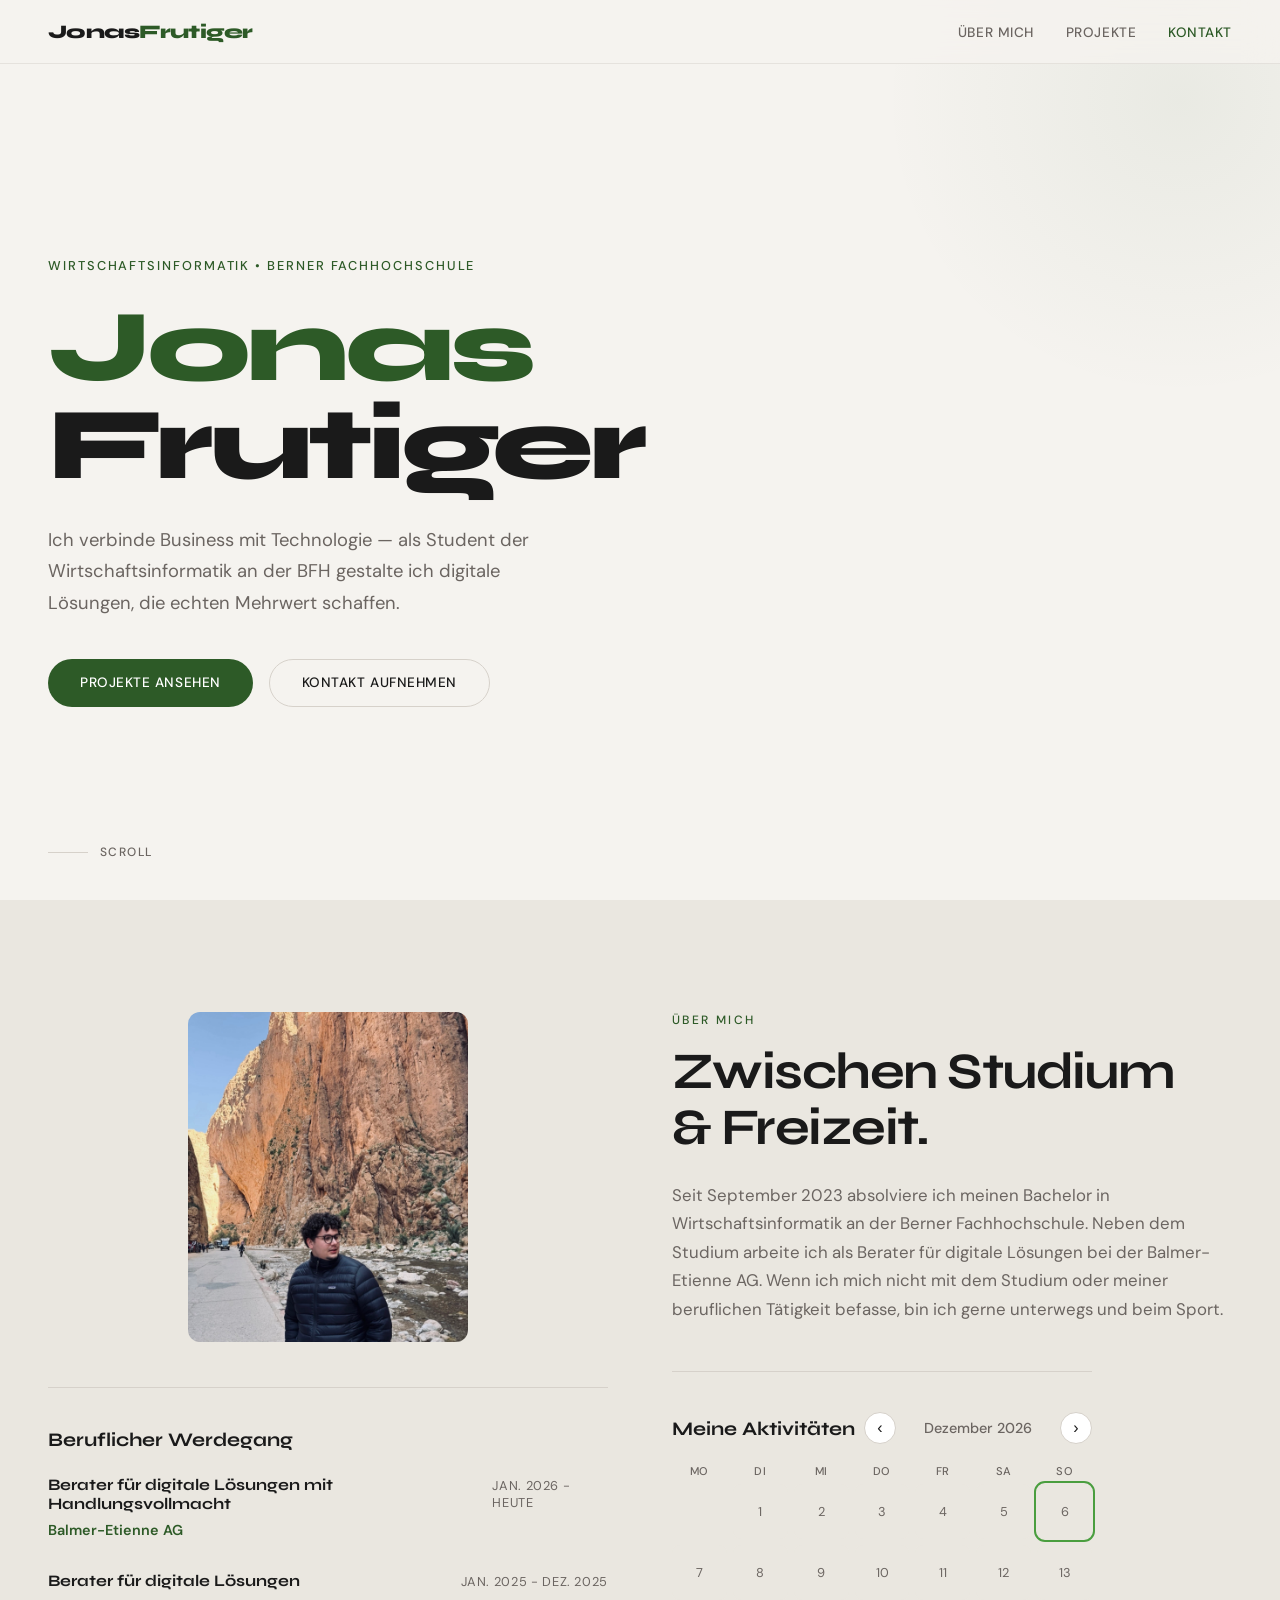
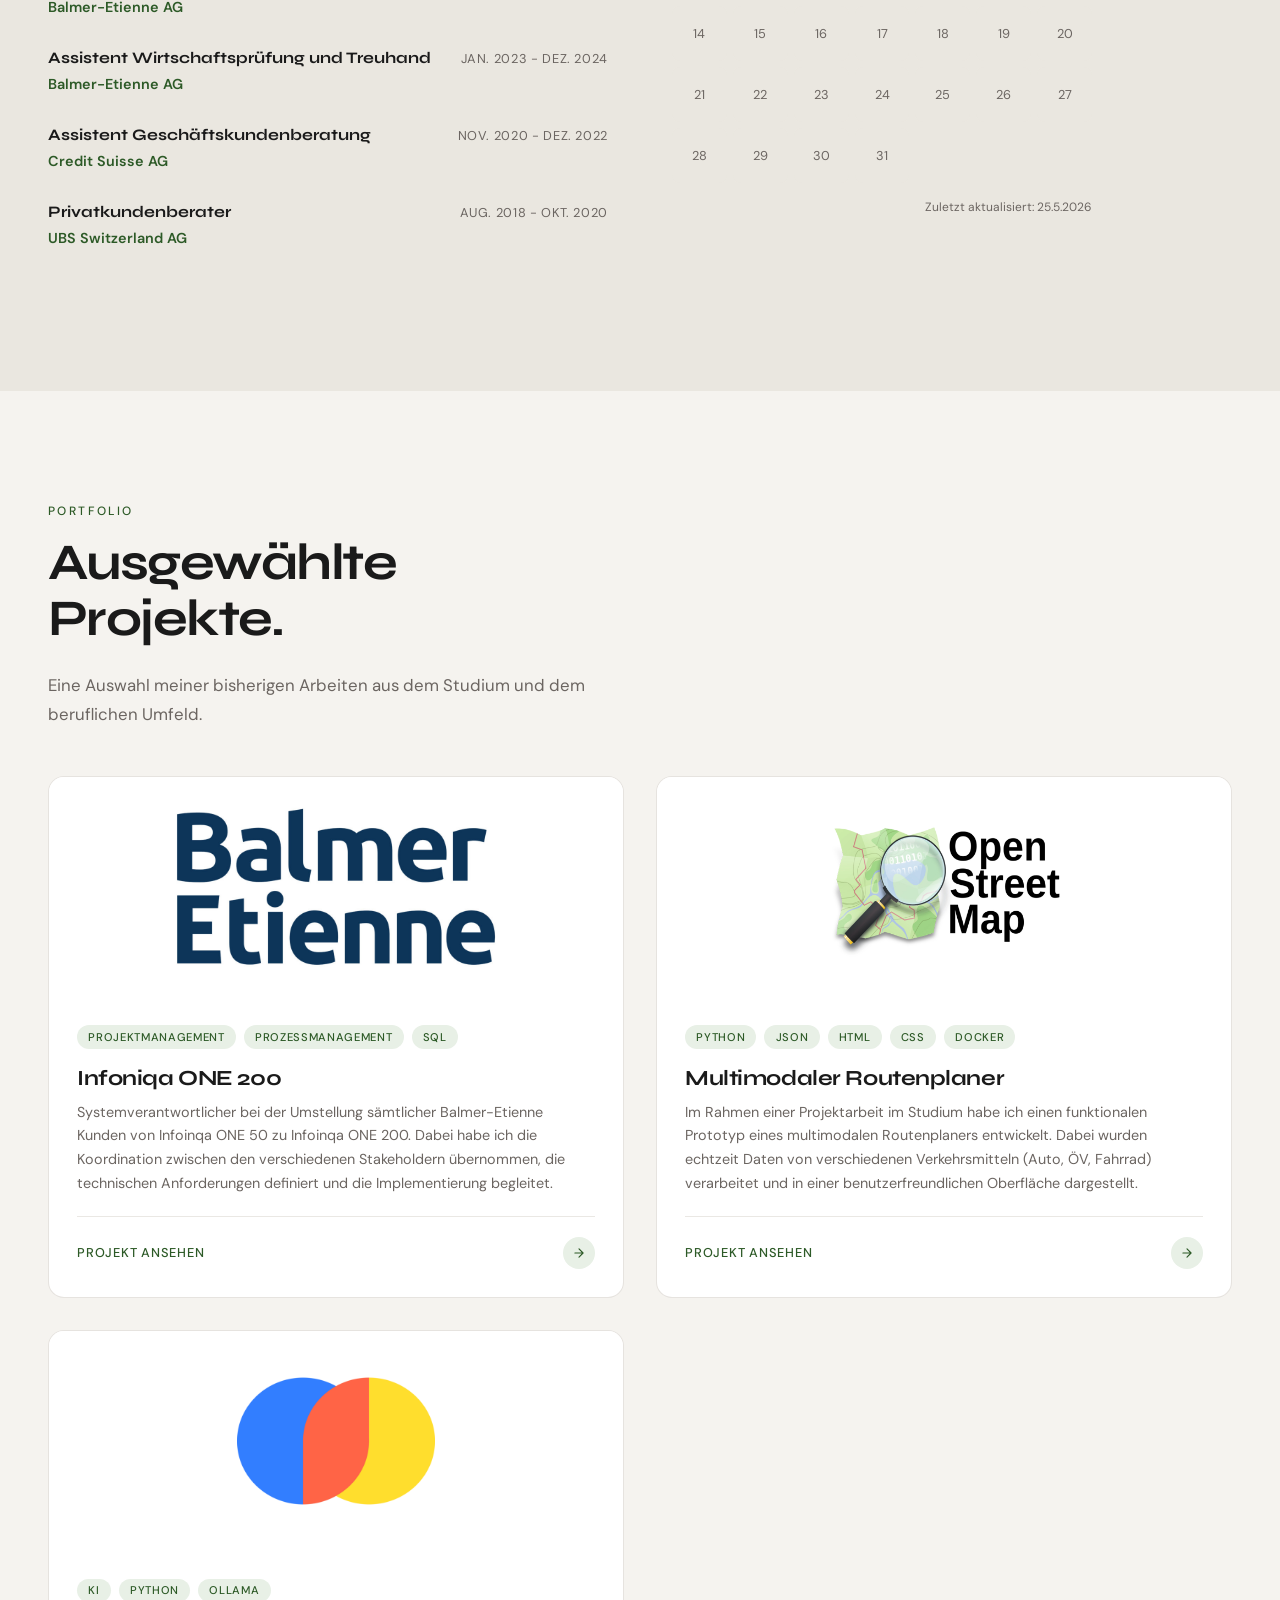
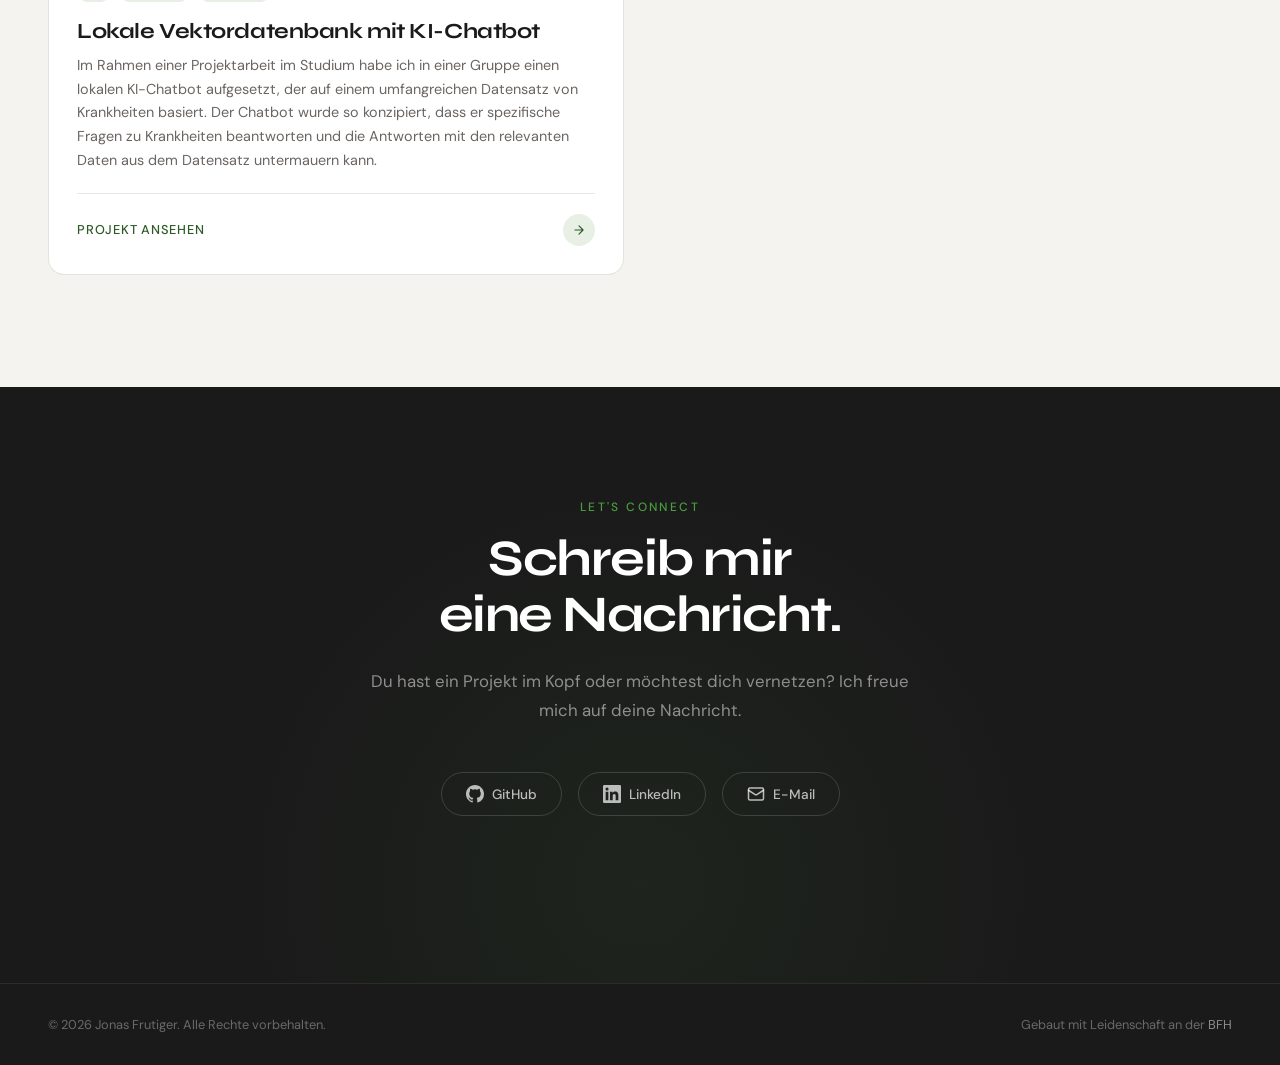
==== commit 6ad604a4: "adjusting calender layout" ====
--- a/index.html
+++ b/index.html
@@ -57,21 +57,11 @@
     <div class="about-grid">
         <div>
             <div class="about-image">
-                <img src="pictures/Photo_1.JPEG" alt="Porträtfoto von Dein Name" />
-            </div>
-            <div>
-                <p class="section-label">Über mich</p>
-                <h2 class="section-title reveal">Zwischen Studium <br/>& Freizeit .</h2>
-                <p class="section-description reveal">
-                    Seit September 2023 absolviere ich meinen Bachelor in Wirtschaftsinformatik an der Berner Fachhochschule.
-                    Neben dem Studium arbeite ich als Berater für digitale Lösungen bei der Balmer-Etienne AG. Wenn
-                    ich mich nicht mit dem Studium oder der meiner beruflichen Tätigkeit befasse bin ich gerne unterwegs
-                    und beim Sport.
-                </p>
+                <img src="pictures/Photo_1.JPEG" alt="Porträtfoto von Jonas Frutiger" />
             </div>
             <div class="cv-section reveal">
                 <h3 class="cv-title">Beruflicher Werdegang</h3>
-<!-- TODO fix line between picture & CV and about me & stats -->
+
                 <div class="cv-item">
                     <div class="cv-header">
                         <h4 class="cv-position">Berater für digitale Lösungen mit Handlungsvollmacht</h4>
@@ -111,10 +101,20 @@
                     </div>
                     <p class="cv-company">UBS Switzerland AG</p>
                 </div>
-
             </div>
         </div>
-        <div id="strava-calendar" class="strava-calendar reveal">
+
+        <div>
+            <p class="section-label">Über mich</p>
+            <h2 class="section-title reveal">Zwischen Studium <br/>& Freizeit.</h2>
+            <p class="section-description reveal">
+                Seit September 2023 absolviere ich meinen Bachelor in Wirtschaftsinformatik an der Berner Fachhochschule.
+                Neben dem Studium arbeite ich als Berater für digitale Lösungen bei der Balmer-Etienne AG. Wenn
+                ich mich nicht mit dem Studium oder meiner beruflichen Tätigkeit befasse, bin ich gerne unterwegs
+                und beim Sport.
+            </p>
+
+            <div id="strava-calendar" class="strava-calendar reveal"></div>
         </div>
     </div>
 </section>
--- a/strava-calendar.css
+++ b/strava-calendar.css
@@ -4,9 +4,21 @@
    ═══════════════════════════════════════════ */
 
 .strava-calendar {
+    align-self: start;
     margin-top: 2.5rem;
     padding-top: 2.5rem;
     border-top: 1px solid var(--border);
+    max-width: 420px;
+}
+
+/* Auf Mobile: Trennlinie nach oben, da der Kalender dann
+   unter dem About-Block gestapelt wird */
+@media (max-width: 768px) {
+    .strava-calendar {
+        margin-top: 2.5rem;
+        padding-top: 2.5rem;
+        border-top: 1px solid var(--border);
+    }
 }
 
 .strava-cal-head {
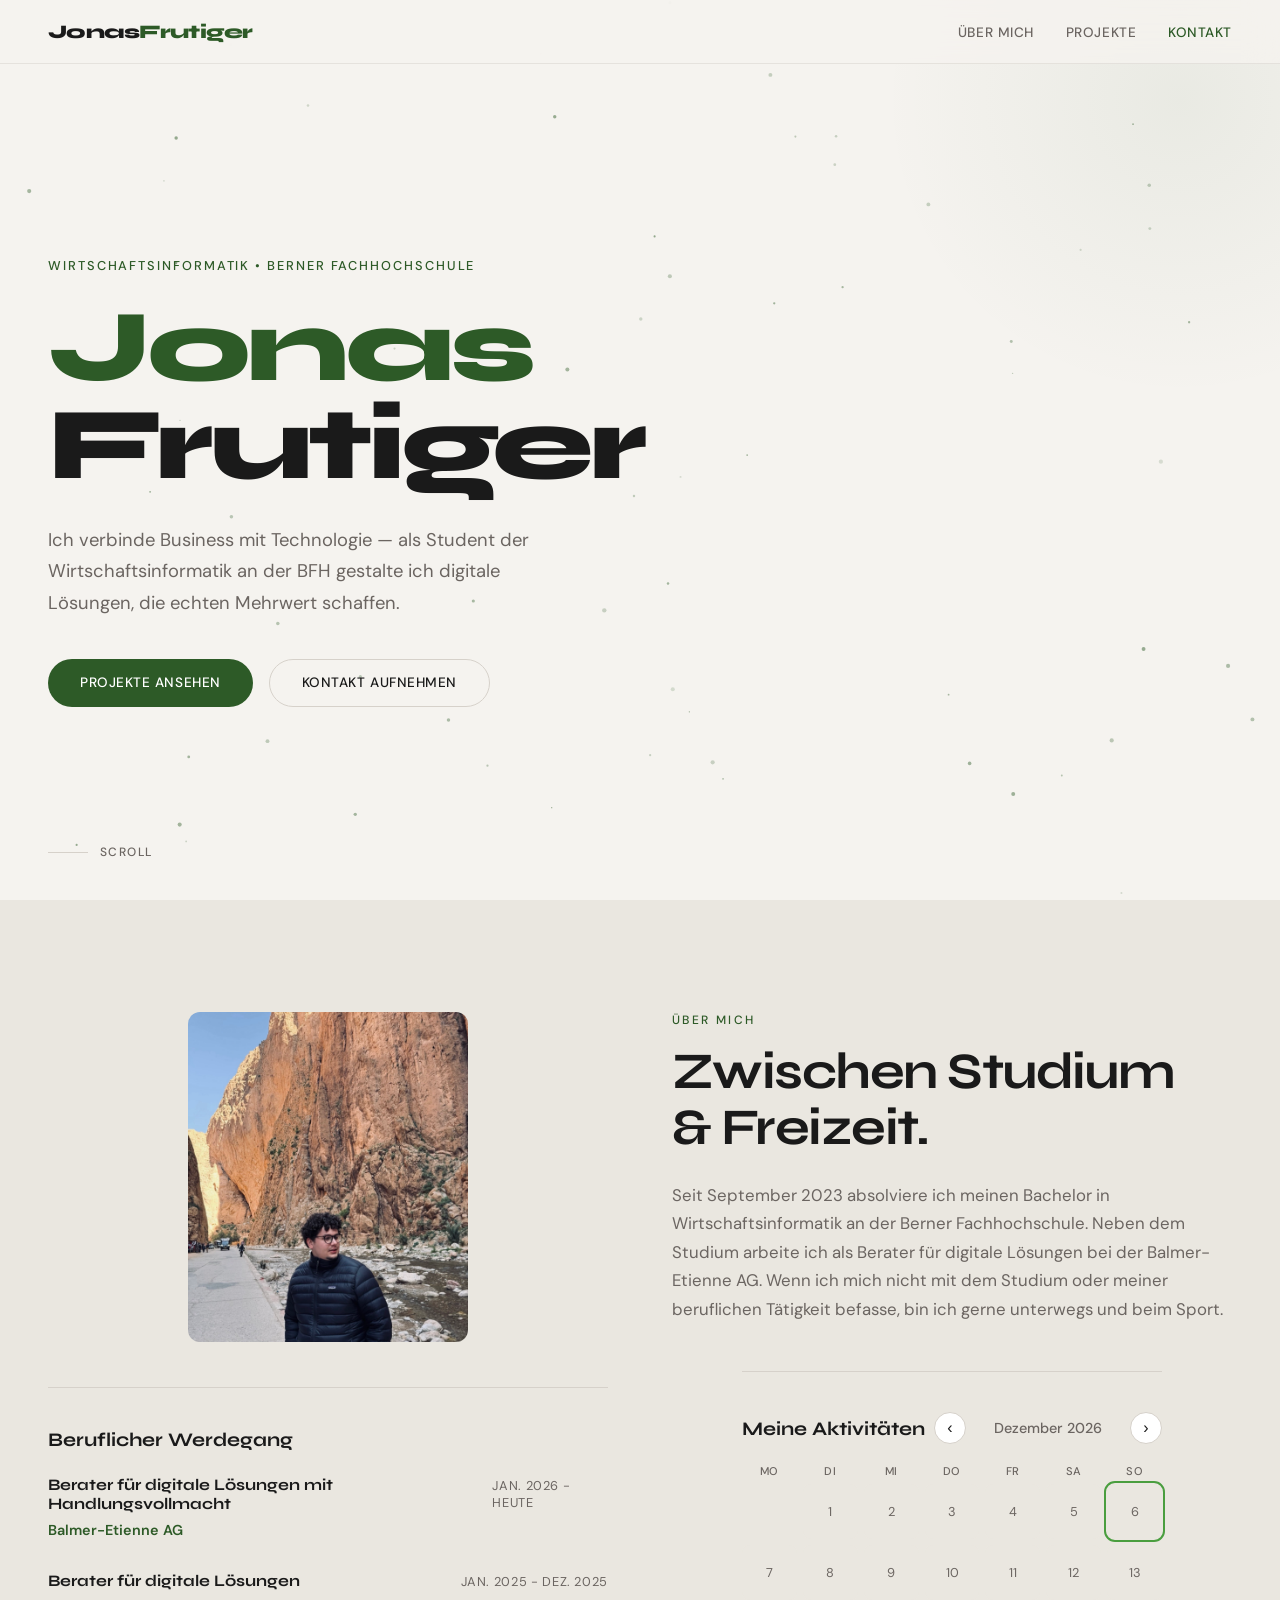
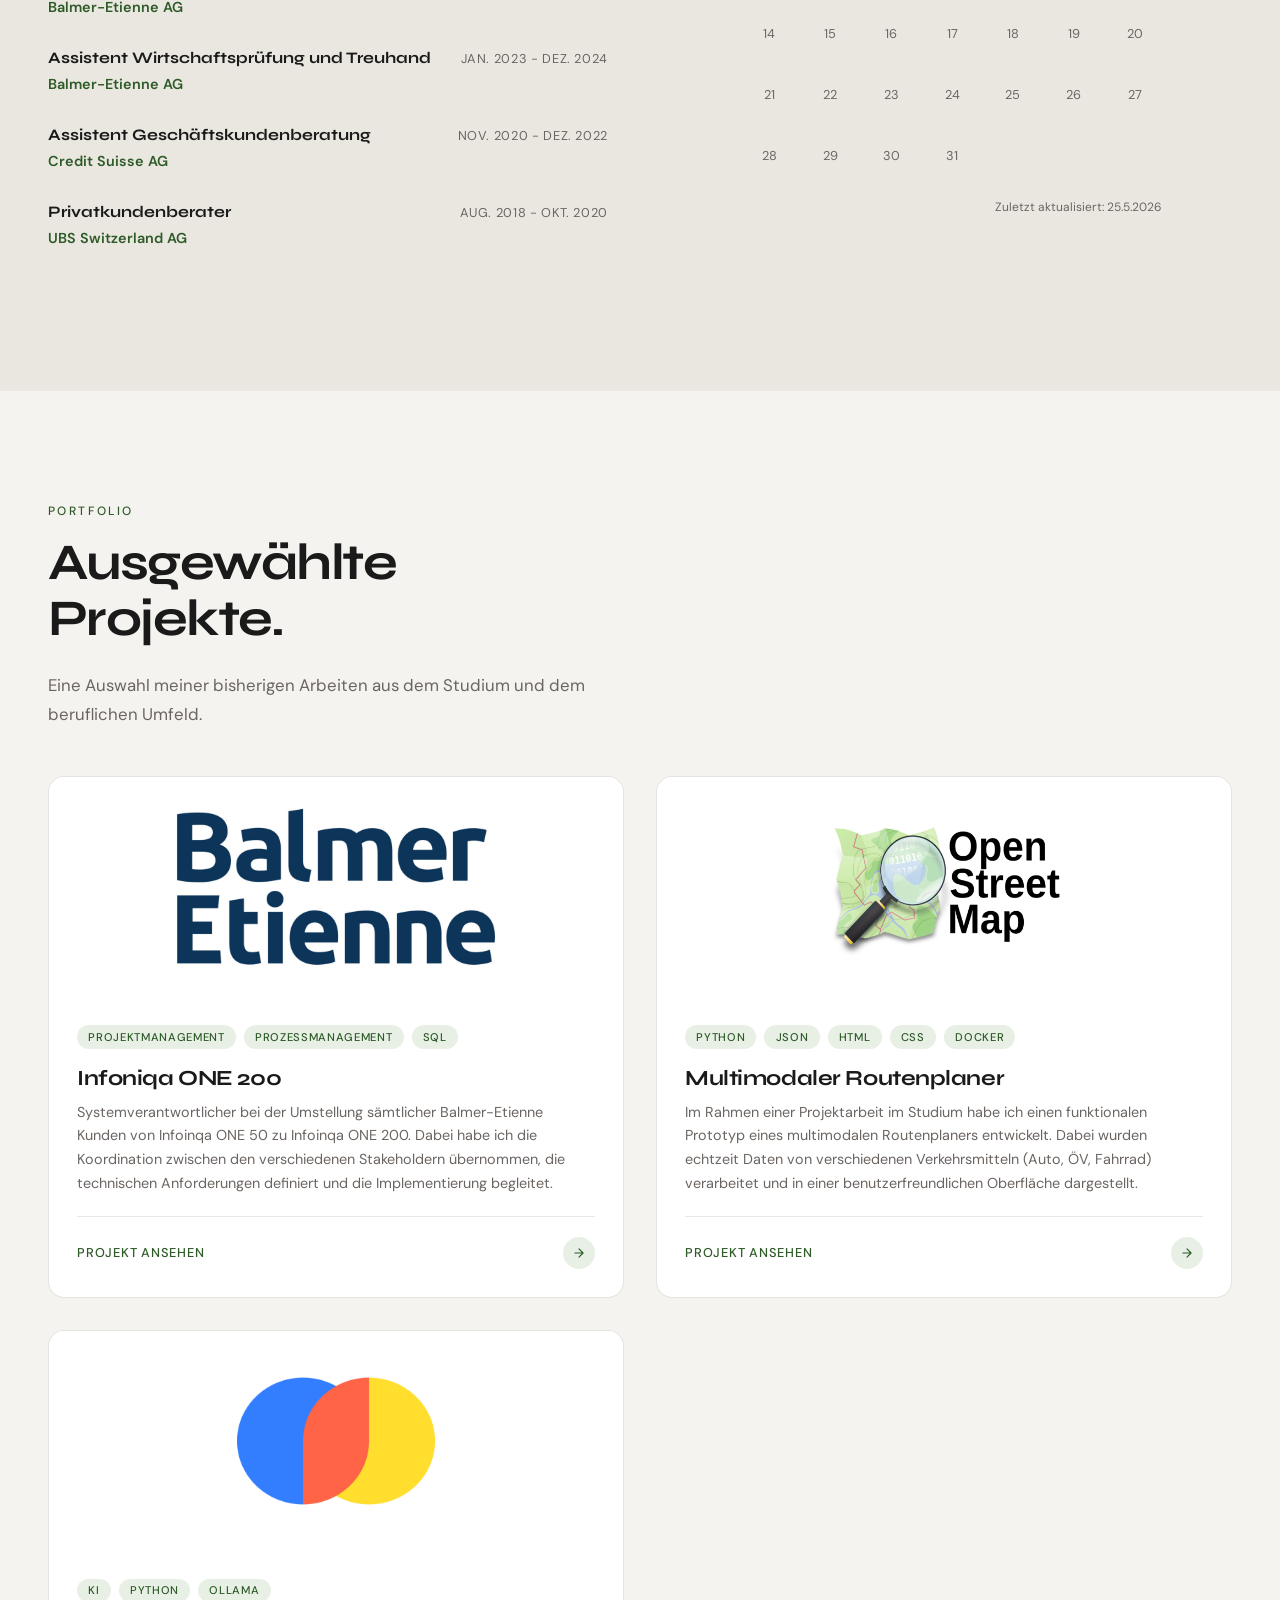
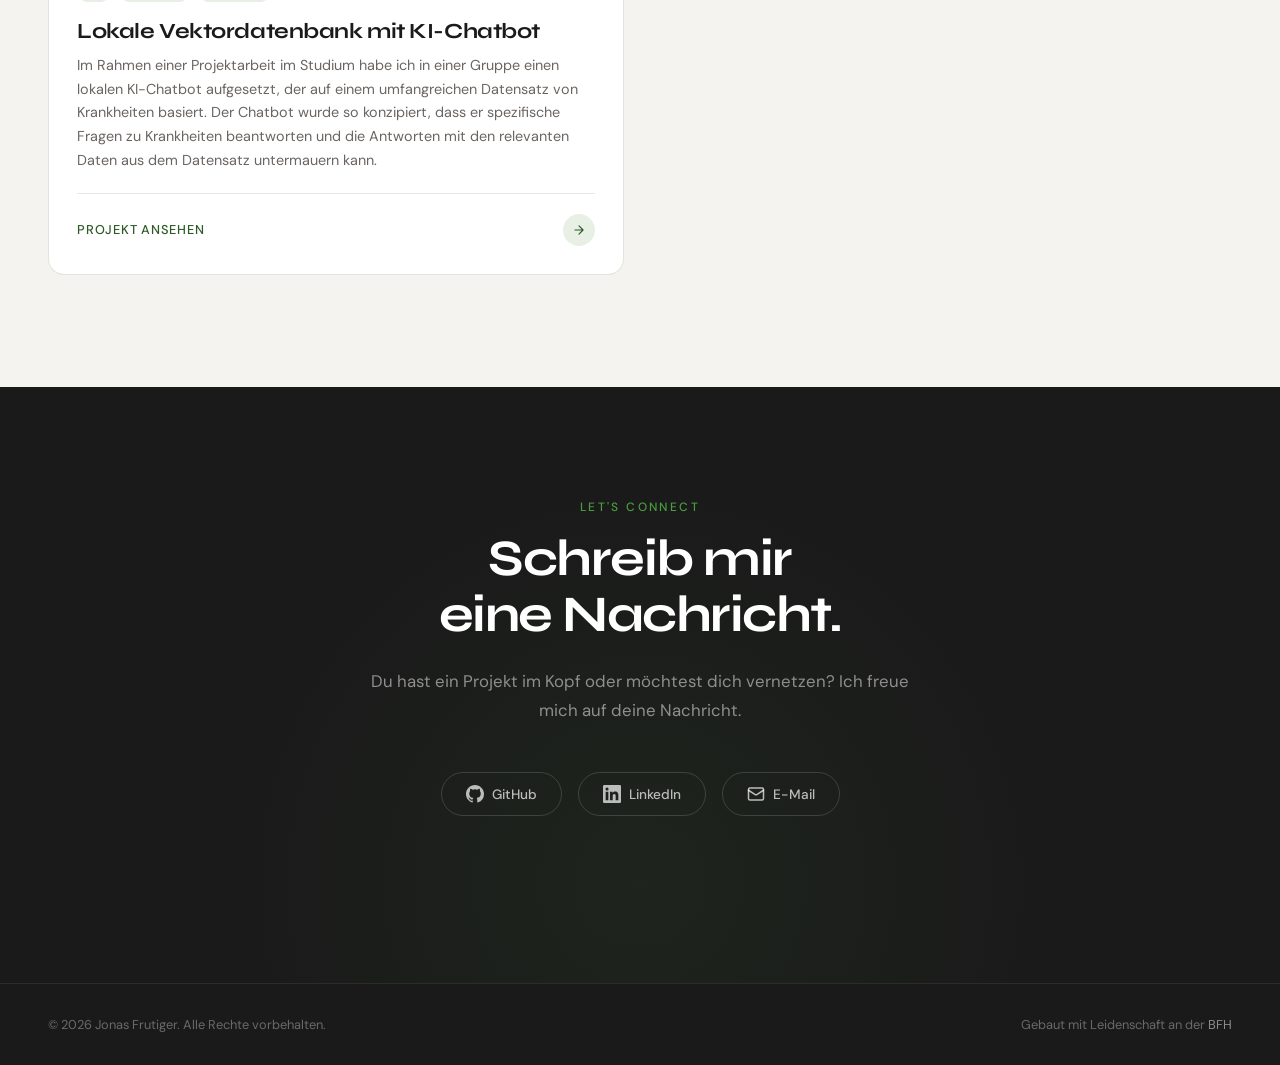
==== commit 3f490c23: "Added particles to HERO section." ====
--- a/index.html
+++ b/index.html
@@ -9,6 +9,7 @@
     <link href="https://fonts.googleapis.com/css2?family=Syne:wght@400;600;700;800&family=DM+Sans:ital,wght@0,300;0,400;0,500;1,400&display=swap" rel="stylesheet" />
     <link rel="stylesheet" href="style.css" />
     <link rel="stylesheet" href="strava-calendar.css" />
+    <link rel="stylesheet" href="hero-particles.css" />
 </head>
 <body>
 
@@ -241,5 +242,6 @@
 
 <script src="main.js"></script>
 <script src="strava-calendar.js"></script>
+<script src="hero-particles.js"></script>
 </body>
 </html>
--- a/strava-calendar.css
+++ b/strava-calendar.css
@@ -4,11 +4,12 @@
    ═══════════════════════════════════════════ */
 
 .strava-calendar {
-    align-self: start;
     margin-top: 2.5rem;
     padding-top: 2.5rem;
     border-top: 1px solid var(--border);
     max-width: 420px;
+    margin-left: auto;
+    margin-right: auto;
 }
 
 /* Auf Mobile: Trennlinie nach oben, da der Kalender dann
--- a/hero-particles.css
+++ b/hero-particles.css
@@ -0,0 +1,24 @@
+/* Partikel-Canvas für die Hero-Section.
+   Liegt hinter dem Inhalt und fängt keine Klicks ab. */
+
+.hero-particles {
+    position: absolute;
+    top: 0;
+    left: 0;
+    width: 100%;
+    height: 100%;
+    z-index: 0;
+    pointer-events: none;
+}
+
+/* Hero-Inhalt über das Canvas heben.
+   Die Hero ist bereits position: relative (in style.css),
+   daher reicht z-index auf den direkten Kindern. */
+.hero > *:not(.hero-particles):not(.scroll-indicator) {
+    position: relative;
+    z-index: 1;
+}
+
+.scroll-indicator {
+    z-index: 1;
+}
